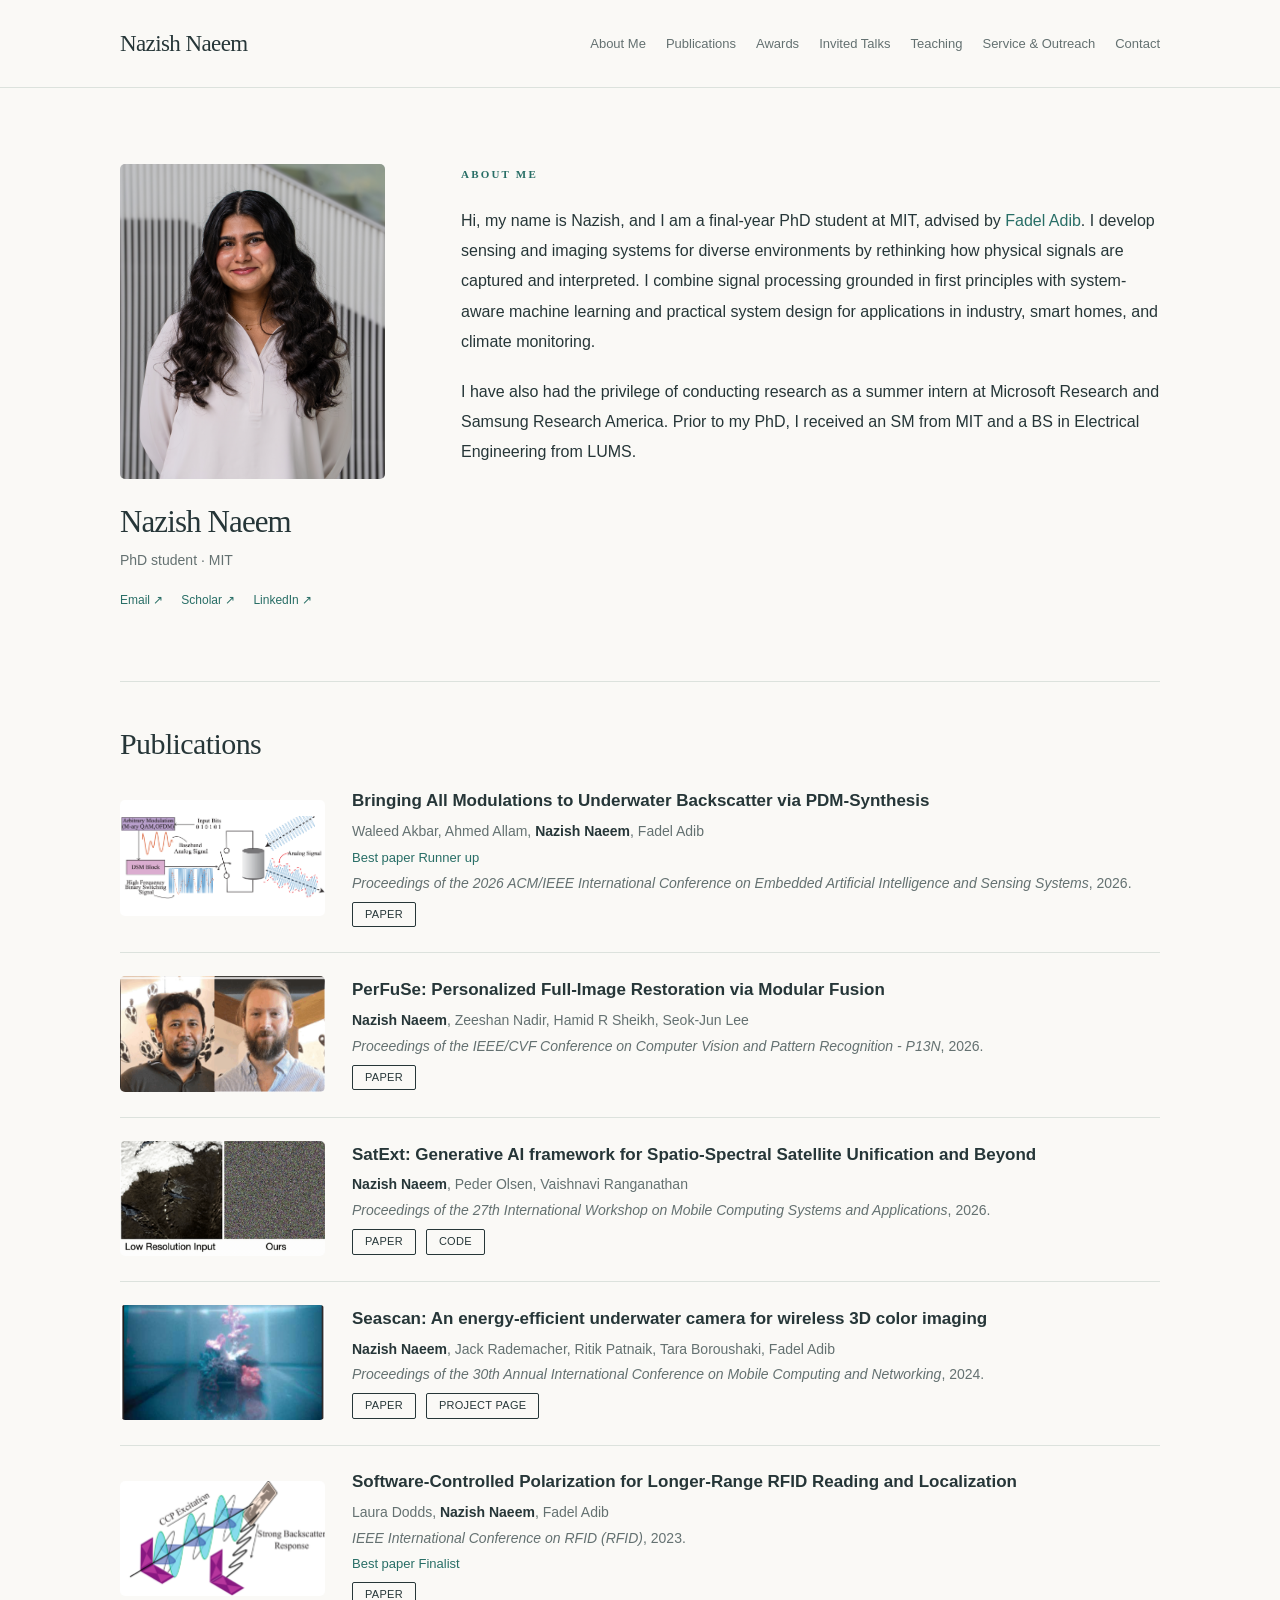
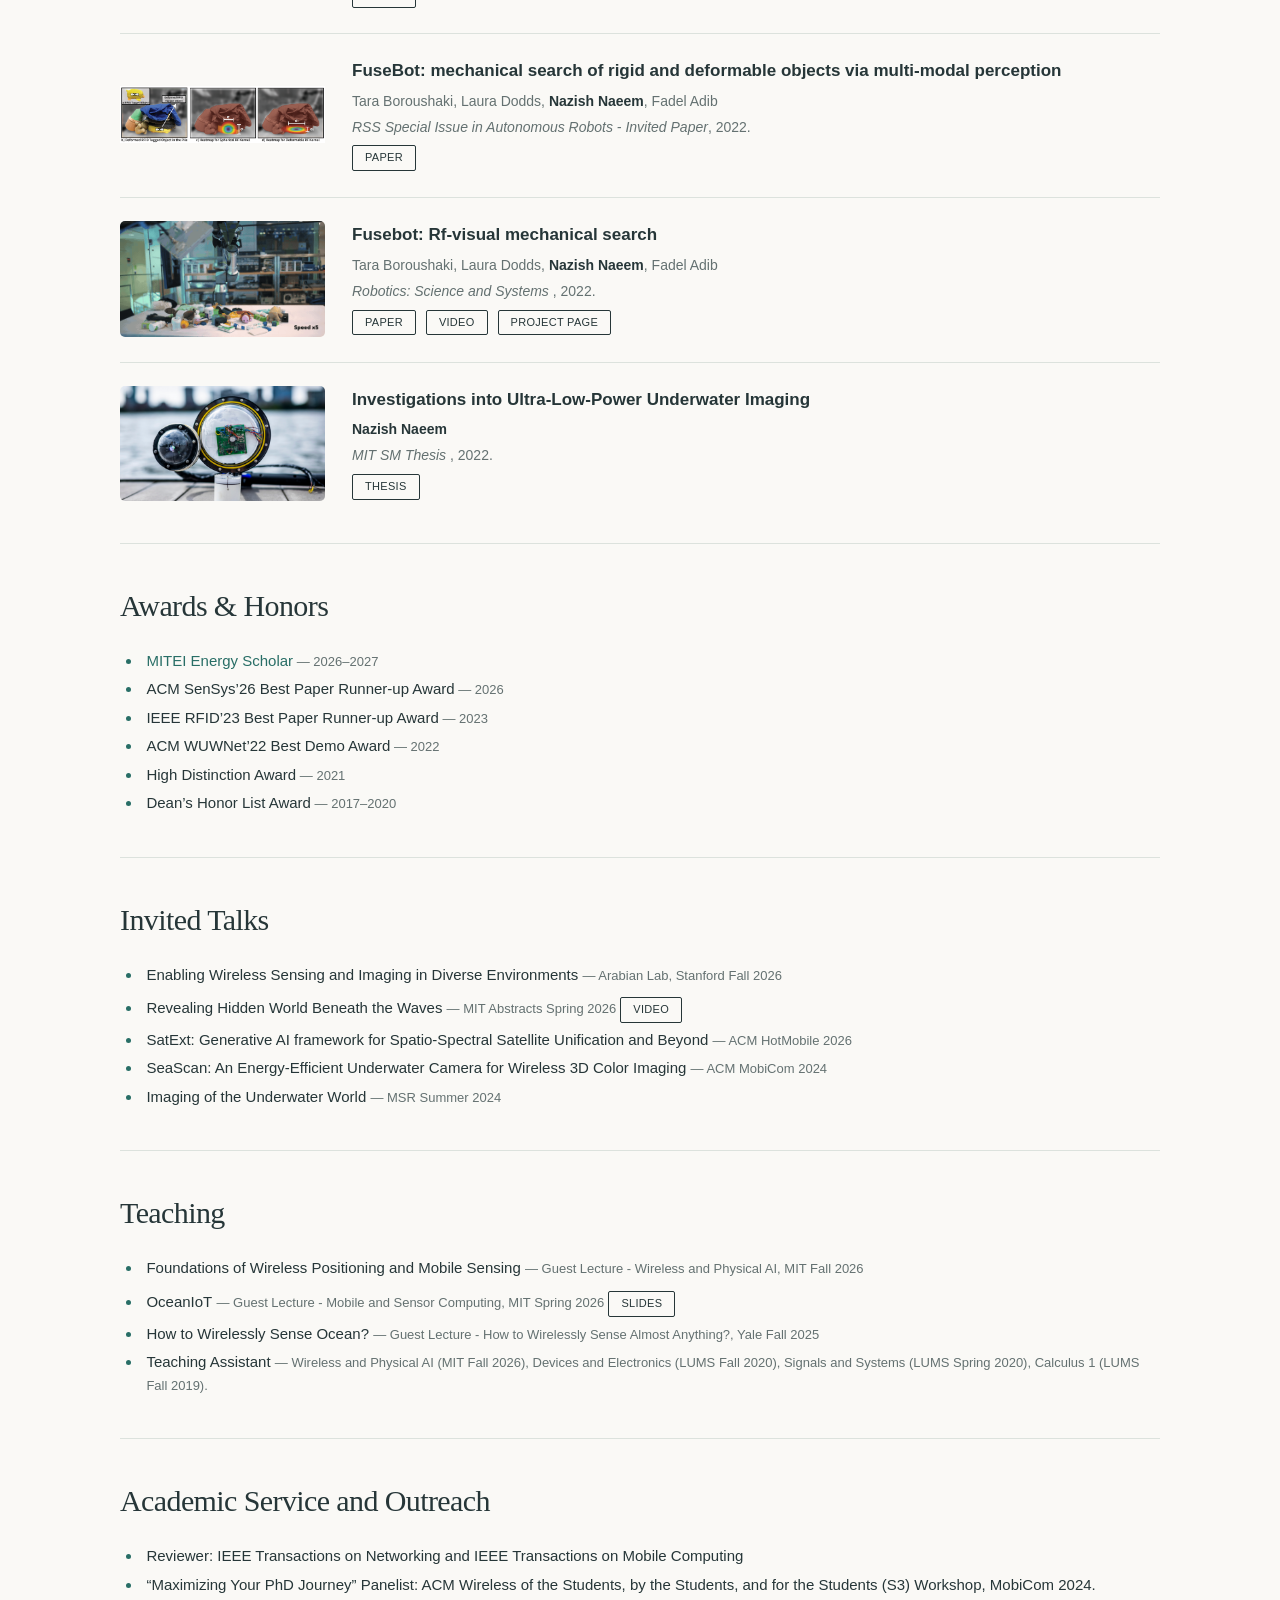
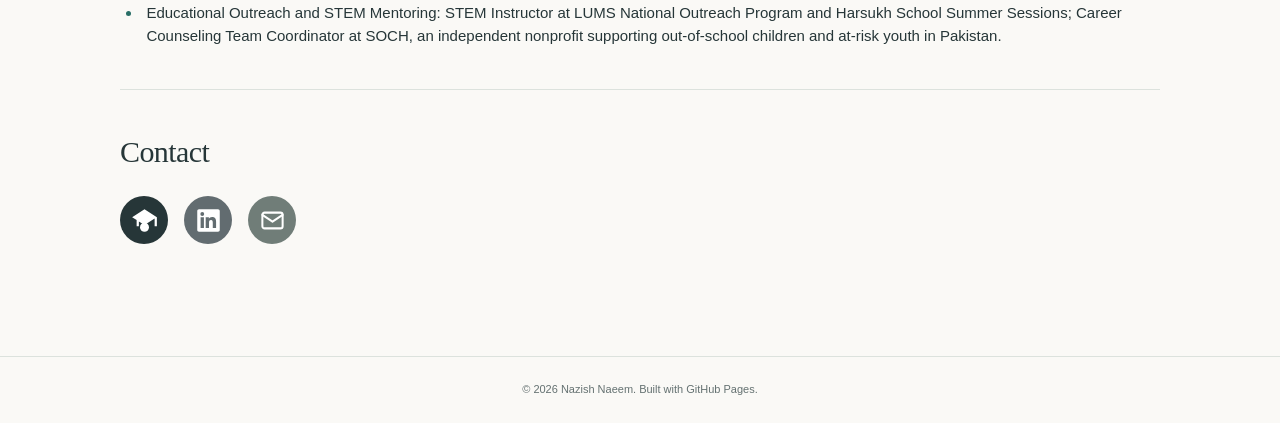
==== index.html @ e9ccfffb "Update biography, academic sections, resource links and contact icons" ====
<!DOCTYPE html>
<html lang="en">
<head>
  <meta charset="UTF-8" />
  <meta name="viewport" content="width=device-width, initial-scale=1.0" />
  <meta name="description" content="Personal website for Nazish Naeem" />
  <title>Nazish Naeem</title>
  <link rel="stylesheet" href="styles.css?v=5ed73efa57" />
  <link rel="shortcut icon" type="image/jpg" href="nazishnaeem.jpg">
</head>
<body>
  <a class="skip-link" href="#about">Skip to content</a>
  <header class="site-header">
    <nav class="nav">
      <a class="brand" href="#top">Nazish Naeem</a>
      <div class="nav-links">
        <a href="#about">About Me</a>
        <a href="#publications">Publications</a>
        <a href="#awards">Awards</a>
        <a href="#talks">Invited Talks</a>
        <a href="#teaching">Teaching</a>
        <a href="#service">Service &amp; Outreach</a>
        <a href="#contact">Contact</a>
      </div>
    </nav>
  </header>

  <main id="top">
    <div class="intro">
      <aside class="profile" aria-label="Profile">
        <div class="profile-photo">
          <img src="nazishnaeem.jpg" alt="Nazish Naeem" width="280" height="340" />
        </div>
        <h1>Nazish Naeem</h1>
        <p class="affiliation">PhD student · MIT</p>
        <div class="profile-links">
          <a href="mailto:nazishn@mit.edu">Email ↗</a>
          <a href="https://scholar.google.com/citations?user=va2NIG8AAAAJ&amp;hl=en">Scholar ↗</a>
          <a href="https://www.linkedin.com/in/nazishnaeem/">LinkedIn ↗</a>
        </div>
      </aside>

    <section id="about" class="section">
      <h2 class="eyebrow">About me</h2>
      <p>
        Hi, my name is Nazish, and I am a final-year PhD student at MIT, advised by <a href="https://www.mit.edu/~fadel/" target="_blank" rel="noopener noreferrer">Fadel Adib</a>. I develop sensing and imaging systems for diverse environments by rethinking how physical signals are captured and interpreted. I combine signal processing grounded in first principles with system-aware machine learning and practical system design for applications in industry, smart homes, and climate monitoring.
      </p>
      <p>
        I have also had the privilege of conducting research as a summer intern at Microsoft Research and Samsung Research America. Prior to my PhD, I received an SM from MIT and a BS in Electrical Engineering from LUMS.
      </p>
    </section>

    </div>

    <section id="publications" class="section">
      <div class="section-heading"><h2>Publications</h2></div>
      <table class="pub-table" aria-label="Publications">
        <tbody>
          <tr>
            <td class="pub-entry">
              <figure class="pub-figure pub-animation"><img src="assets/publications/pdm-synthesis-figure.png" alt="PDM synthesis architecture converting arbitrary modulation into a high-frequency binary switching signal for analog underwater backscatter" loading="lazy" width="1782" height="724" /></figure>
              <div class="pub-details">
              <strong>Bringing All Modulations to Underwater Backscatter via PDM-Synthesis</strong><br />
              Waleed Akbar, Ahmed Allam, <strong>Nazish Naeem</strong>, Fadel Adib<br />
              <span>Best paper Runner up</span><br />
              <em>Proceedings of the 2026 ACM/IEEE International Conference on Embedded Artificial Intelligence and Sensing Systems</em>, 2026.<br />
              <a class="resource-link" href="https://dl.acm.org/doi/full/10.1145/3774906.3800496">Paper</a>

              </div>
            </td>
          </tr>
          <tr>
            <td class="pub-entry">
              <figure class="pub-figure pub-animation">
                <picture>
                  <source media="(prefers-reduced-motion: reduce)" srcset="assets/publications/perfuse-animation-still.jpg" />
                  <img src="perfuse_animation.gif" alt="PerFuSe personalized full-image restoration demonstration" loading="lazy" width="480" height="270" />
                </picture>
              </figure>
              <div class="pub-details">
              <strong>PerFuSe: Personalized Full-Image Restoration via Modular Fusion</strong><br />
              <strong>Nazish Naeem</strong>, Zeeshan Nadir, Hamid R Sheikh, Seok-Jun Lee<br />
              <em>Proceedings of the IEEE/CVF Conference on Computer Vision and Pattern Recognition - P13N</em>, 2026.<br />
              <a class="resource-link" href="https://openaccess.thecvf.com/content/CVPR2026W/P13N/html/Naeem_PerFuSe_Personalized_Full-Image_Restoration_via_Modular_Fusion_CVPRW_2026_paper.html">Paper</a>

              </div>
            </td>
          </tr>
          <tr>
            <td class="pub-entry">
              <figure class="pub-figure pub-animation">
                <picture>
                  <source media="(prefers-reduced-motion: reduce)" srcset="assets/publications/satext-demo-v2-still.jpg" />
                  <img src="assets/publications/satext-demo-v2.gif" alt="SatExt satellite image unification demonstration" loading="lazy" width="600" height="363" />
                </picture>
              </figure>
              <div class="pub-details">
              <strong>SatExt: Generative AI framework for Spatio-Spectral Satellite Unification and Beyond</strong><br />
              <strong>Nazish Naeem</strong>, Peder Olsen, Vaishnavi Ranganathan<br />
              <em>Proceedings of the 27th International Workshop on Mobile Computing Systems and Applications</em>, 2026.<br />
              <a class="resource-link" href="https://dl.acm.org/doi/abs/10.1145/3789514.3792050">Paper</a> <a class="resource-link" href="https://github.com/nazish-naeem/SatExt">Code</a>

              </div>
            </td>
          </tr>
          <tr>
            <td class="pub-entry">
              <figure class="pub-figure pub-animation"><img src="assets/publications/seascan-result.png" alt="SeaScan underwater color image of a coral model in a water tank" loading="lazy" width="1062" height="800" /></figure>
              <div class="pub-details">
              <strong>Seascan: An energy-efficient underwater camera for wireless 3D color imaging</strong><br />
              <strong>Nazish Naeem</strong>, Jack Rademacher, Ritik Patnaik, Tara Boroushaki, Fadel Adib<br />
              <em>Proceedings of the 30th Annual International Conference on Mobile Computing and Networking</em>, 2024.<br />
              <a class="resource-link" href="https://dl.acm.org/doi/abs/10.1145/3636534.3690661">Paper</a> <a class="resource-link" href="https://www.media.mit.edu/projects/seascan/overview/">Project Page</a>

              </div>
            </td>
          </tr>
          <tr>
            <td class="pub-entry">
              <figure class="pub-figure"><img src="assets/publications/rf-boost.png" alt="RF-Boost polarization system for RFID reading and localization" loading="lazy" width="600" height="360" /></figure>
              <div class="pub-details">
              <strong>Software-Controlled Polarization for Longer-Range RFID Reading and Localization</strong><br />
              Laura Dodds, <strong>Nazish Naeem</strong>, Fadel Adib<br />
              <em>IEEE International Conference on RFID (RFID)</em>, 2023.<br />
              <span>Best paper Finalist</span><br />
              <a class="resource-link" href="https://ieeexplore.ieee.org/abstract/document/10178674">Paper</a>


              </div>
            </td>
          </tr>
          <tr>
            <td class="pub-entry">
              <figure class="pub-figure pub-animation"><img src="assets/publications/fusebot-deformable.png" alt="FuseBot deformable RFID-tagged object in a pile, comparing spherical and deformable RF kernel heatmaps" loading="lazy" width="1316" height="362" /></figure>
              <div class="pub-details">
              <strong>FuseBot: mechanical search of rigid and deformable objects via multi-modal perception</strong><br />
              Tara Boroushaki, Laura Dodds, <strong>Nazish Naeem</strong>, Fadel Adib<br />
              <em>RSS Special Issue in Autonomous Robots - Invited Paper</em>, 2022.<br />
              <a class="resource-link" href="https://link.springer.com/article/10.1007/s10514-023-10137-1">Paper</a>

              </div>
            </td>
          </tr>
          <tr>
            <td class="pub-entry">
              <figure class="pub-figure pub-animation">
                <picture>
                  <source media="(prefers-reduced-motion: reduce)" srcset="assets/publications/fusebot-demo-still.jpg" />
                  <img id="fusebot-demo" src="assets/publications/fusebot-demo.gif" alt="FuseBot robot using RF-visual sensing to retrieve an object from a pile, demo clip from 1:05 to 1:17" loading="lazy" width="480" height="270" />
                </picture>
              </figure>
              <div class="pub-details">
              <strong>Fusebot: Rf-visual mechanical search</strong><br />
              Tara Boroushaki, Laura Dodds, <strong>Nazish Naeem</strong>, Fadel Adib<br />
              <em>Robotics: Science and Systems </em>, 2022.<br />
              <a class="resource-link" href="https://par.nsf.gov/biblio/10393541">Paper</a> <a class="resource-link" href="https://www.youtube.com/watch?v=TFqz263uPN0">Video</a> <a class="resource-link" href="https://www.media.mit.edu/projects/fusebot/overview/">Project Page</a>

              </div>
            </td>
          </tr>
          <tr>
            <td class="pub-entry">
              <figure class="pub-figure pub-animation"><img src="assets/publications/thesis-underwater-camera.png" alt="Underwater camera prototype in waterproof housings beside the water" loading="lazy" width="1208" height="798" /></figure>
              <div class="pub-details">
              <strong>Investigations into Ultra-Low-Power Underwater Imaging</strong><br />
              <strong>Nazish Naeem</strong><br />
              <em>MIT SM Thesis </em>, 2022.<br />
              <a class="resource-link" href="https://dspace.mit.edu/entities/publication/b45352cc-87d4-4dc1-8886-94482a7fcc35">Thesis</a>

              </div>
            </td>
          </tr>
        </tbody>
      </table>
    </section>

    <section id="awards" class="section">
      <div class="section-heading"><h2>Awards &amp; Honors</h2></div>
      <ul class="awards-list">
        <li><div class="award-entry"><span><a href="https://energy.mit.edu/education/graduate-education/energy-scholars">MITEI Energy Scholar</a></span><span class="award-year">2026–2027</span></div></li>
        <li><div class="award-entry"><span>ACM SenSys’26 Best Paper Runner-up Award</span><span class="award-year">2026</span></div></li>
        <li><div class="award-entry"><span>IEEE RFID’23 Best Paper Runner-up Award</span><span class="award-year">2023</span></div></li>
        <li><div class="award-entry"><span>ACM WUWNet’22 Best Demo Award</span><span class="award-year">2022</span></div></li>
        <li><div class="award-entry"><span>High Distinction Award</span><span class="award-year">2021</span></div></li>
        <li><div class="award-entry"><span>Dean’s Honor List Award</span><span class="award-year">2017–2020</span></div></li>
      </ul>
    </section>

    <section id="talks" class="section">
      <div class="section-heading"><h2>Invited Talks</h2></div>
      <ul>
        <li>
          <span>Enabling Wireless Sensing and Imaging in Diverse Environments</span> <em>Arabian Lab, Stanford Fall 2026</em>
        </li>
        <li>
          <span>Revealing Hidden World Beneath the Waves</span> <em>MIT Abstracts Spring 2026</em> <a class="resource-link" href="https://www.youtube.com/watch?v=W9svJr7nHoY">Video</a>
        </li>
        <li>
          <span>SatExt: Generative AI framework for Spatio-Spectral Satellite Unification and Beyond</span> <em>ACM HotMobile 2026</em>
        </li>
        <li>
          <span>SeaScan: An Energy-Efficient Underwater Camera for Wireless 3D Color Imaging</span> <em>ACM MobiCom 2024</em>
        </li>
        <li>
          <span>Imaging of the Underwater World</span> <em>MSR Summer 2024</em>
        </li>
      </ul>
    </section>

    <section id="teaching" class="section">
      <div class="section-heading"><h2>Teaching</h2></div>
      <ul>
        <li>
          <span>Foundations of Wireless Positioning and Mobile Sensing</span> <em>Guest Lecture - Wireless and Physical AI, MIT Fall 2026</em>
        </li>
        <li>
          <span>OceanIoT</span> <em>Guest Lecture - Mobile and Sensor Computing, MIT Spring 2026</em> <a class="resource-link" href="https://6mobile.github.io/lectures/Lecture-12_Ocean-IoT.pdf">Slides</a>
        </li>
        <li>
          <span>How to Wirelessly Sense Ocean?</span> <em>Guest Lecture - How to Wirelessly Sense Almost Anything?, Yale Fall 2025</em>
        </li>
        <li>
          <span>Teaching Assistant</span> <em>Wireless and Physical AI (MIT Fall 2026), Devices and Electronics (LUMS Fall 2020), Signals and Systems (LUMS Spring 2020), Calculus 1 (LUMS Fall 2019).</em>
        </li>
      </ul>
    </section>

    <section id="service" class="section">
      <div class="section-heading"><h2>Academic Service and Outreach</h2></div>
      <ul>
        <li>Reviewer: IEEE Transactions on Networking and IEEE Transactions on Mobile Computing</li>
        <li>“Maximizing Your PhD Journey” Panelist: ACM Wireless of the Students, by the Students, and for the Students (S3) Workshop, MobiCom 2024.</li>
        <li>Educational Outreach and STEM Mentoring: STEM Instructor at LUMS National Outreach Program and Harsukh School Summer Sessions; Career Counseling Team Coordinator at SOCH, an independent nonprofit supporting out-of-school children and at-risk youth in Pakistan.</li>
      </ul>
    </section>

    <section id="contact" class="section">
      <div class="section-heading"><h2>Contact</h2></div>
      <div class="contact-icons">
        <a class="contact-icon contact-scholar" href="https://scholar.google.com/citations?hl=en&amp;user=va2NIG8AAAAJ&amp;view_op=list_works&amp;sortby=pubdate" aria-label="Google Scholar" title="Google Scholar">
          <svg viewBox="0 0 24 24" aria-hidden="true"><path fill="currentColor" d="M12 2 1 9l4 2.55V17h2v-4.18L12 16l9-5.73V17h2V9L12 2Z"/><circle cx="12" cy="18" r="4" fill="currentColor"/></svg>
        </a>
        <a class="contact-icon contact-linkedin" href="https://www.linkedin.com/in/nazishnaeem/" aria-label="LinkedIn" title="LinkedIn">
          <svg viewBox="0 0 24 24" aria-hidden="true"><path fill="currentColor" d="M20.45 2H3.55C2.69 2 2 2.68 2 3.52v16.96c0 .84.69 1.52 1.55 1.52h16.9c.86 0 1.55-.68 1.55-1.52V3.52c0-.84-.69-1.52-1.55-1.52ZM7.93 18.75H4.98V9.2h2.95v9.55ZM6.46 7.9a1.71 1.71 0 1 1 0-3.42 1.71 1.71 0 0 1 0 3.42Zm12.29 10.85H15.8v-4.64c0-1.11-.02-2.54-1.55-2.54-1.55 0-1.79 1.21-1.79 2.46v4.72H9.51V9.2h2.83v1.3h.04c.39-.74 1.36-1.52 2.79-1.52 2.98 0 3.58 1.96 3.58 4.51v5.26Z"/></svg>
        </a>
        <a class="contact-icon contact-email" href="mailto:nazishn@mit.edu" aria-label="Email Nazish at nazishn@mit.edu" title="nazishn@mit.edu">
          <svg viewBox="0 0 24 24" fill="none" stroke="currentColor" stroke-width="1.8" stroke-linecap="round" stroke-linejoin="round" aria-hidden="true"><rect x="3" y="5" width="18" height="14" rx="2"/><path d="m3 7 9 6 9-6"/></svg>
        </a>
      </div>
    </section>
  </main>

  <footer class="footer">
    <p>© <span id="year"></span> Nazish Naeem. Built with GitHub Pages.</p>
  </footer>

  <script>
    document.getElementById('year').textContent = new Date().getFullYear();
  </script>
</body>
</html>
---- styles.css ----
:root {
  --bg: #faf9f6;
  --text: #263638;
  --muted: #647171;
  --border: #dce2dd;
  --accent: #286e66;
}
* { box-sizing: border-box; }
html { scroll-behavior: smooth; scroll-padding-top: 100px; }
body { margin: 0; color: var(--text); background: var(--bg); font-family: -apple-system, BlinkMacSystemFont, "Segoe UI", sans-serif; font-size: 16px; line-height: 1.8; -webkit-font-smoothing: antialiased; }
a { color: var(--accent); text-decoration: none; text-underline-offset: 4px; }
a:hover { text-decoration: underline; }
a:focus-visible { outline: 2px solid var(--accent); outline-offset: 5px; border-radius: 2px; }
.site-header { position: sticky; top: 0; z-index: 10; background: rgba(250,249,246,.96); border-bottom: 1px solid var(--border); }
.nav { max-width: 1120px; padding: 23px 40px; margin: auto; display: flex; align-items: center; justify-content: space-between; gap: 24px; }
.brand { font-family: Georgia, serif; font-size: 23px; color: var(--text); letter-spacing: -.6px; }
.nav-links { display: flex; gap: 29px; font-size: 13px; }
.nav-links a { color: var(--muted); }
.nav-links a:hover { color: var(--accent); }
main { max-width: 1120px; margin: auto; padding: 0 40px 70px; }
.intro { display: grid; grid-template-columns: 265px minmax(0, 1fr); gap: 76px; padding: 76px 0 70px; align-items: start; }
.profile-photo { width: 100%; overflow: hidden; border-radius: 5px; background: #e4e8e1; }
.profile-photo img { width: 100%; height: 315px; object-fit: cover; display: block; }
.profile h1 { font-family: Georgia, serif; font-size: 31px; line-height: 1.3; font-weight: normal; letter-spacing: -.9px; margin: 23px 0 5px; }
.affiliation { color: var(--muted); font-size: 14px; margin: 0; }
.profile-links { display: flex; gap: 18px; font-size: 12px; margin-top: 17px; }
.section { padding: 42px 0; border-top: 1px solid var(--border); }
#about { padding: 3px 0 0; border: 0; }
.eyebrow { text-transform: uppercase; color: var(--accent); letter-spacing: 2.2px; font-size: 11px; font-weight: 600; margin: 0 0 17px; }
#about p:not(.eyebrow) { margin: 0 0 19px; font-size: 16px; line-height: 1.9; }
.section-heading { display: flex; align-items: baseline; gap: 17px; margin-bottom: 25px; }
h2 { font-family: Georgia, serif; font-weight: normal; font-size: 30px; letter-spacing: -.6px; margin: 0; line-height: 1.3; }
.pub-table { width: 100%; border-collapse: collapse; }
.pub-entry { padding: 23px 0 25px 32px; border-bottom: 1px solid var(--border); vertical-align: top; font-size: 14px; color: var(--muted); line-height: 1.85; }
.pub-table tr:first-child .pub-entry { padding-top: 0; }
.pub-table tr:last-child .pub-entry { border-bottom: 0; padding-bottom: 0; }
.pub-details > strong:first-child { display: inline-block; font-size: 17px; color: var(--text); font-weight: 600; line-height: 1.5; margin-bottom: 5px; }
.pub-entry strong { color: var(--text); font-weight: 600; }
.pub-entry a { display: inline-block; margin-top: 5px; font-size: 12px; font-weight: 600; }
.pub-entry span { color: var(--accent); font-size: 13px; }
.section ul { list-style: none; padding: 0 0 0 32px; margin: 0; }
.section li { padding: 15px 0; border-bottom: 1px solid var(--border); font-size: 15px; }
.section li:first-child { padding-top: 0; }
.section li:last-child { border-bottom: 0; padding-bottom: 0; }
#talks li > span, #teaching li > span { display: inline; color: var(--text); font-weight: 500; }
#talks li > span em, #teaching li > span em { font-style: normal; }
#talks li > em, #teaching li > em { color: var(--muted); font-size: 13px; font-style: normal; }
#contact p { margin: 0 0 0 32px; font-size: 14px; line-height: 2.1; }
.footer { border-top: 1px solid var(--border); padding: 23px 24px; text-align: center; color: var(--muted); font-size: 11px; }
.footer p { margin: 0; }
.skip-link { position: absolute; left: 20px; top: -100px; z-index: 20; background: var(--bg); padding: 10px 18px; }
.skip-link:focus { top: 12px; }
@media (max-width: 800px) {
  .intro { grid-template-columns: 210px minmax(0, 1fr); gap: 36px; padding: 48px 0; }
  .profile-photo img { height: 260px; }
  .nav, main { padding-left: 28px; padding-right: 28px; }
  .nav-links { gap: 17px; }
}
@media (max-width: 600px) {
  html { scroll-padding-top: 120px; }
  .nav { align-items: flex-start; flex-direction: column; gap: 10px; padding-top: 15px; padding-bottom: 15px; }
  .nav-links { width: 100%; justify-content: space-between; gap: 10px; font-size: 12px; }
  .intro { grid-template-columns: 1fr; gap: 35px; padding: 35px 0 40px; }
  .profile-photo { width: 210px; }
  .profile-photo img { height: 245px; }
  .profile h1 { margin-top: 18px; }
    .section { padding: 32px 0; }
  .pub-entry { padding-left: 0; }
  .section ul { padding-left: 0; }
  #contact p { margin-left: 0; }
}
@media (prefers-reduced-motion: reduce) { html { scroll-behavior: auto; } }

/* Research thumbnails stay beside the publication on desktop and stack on phones. */
.pub-entry { display: grid; grid-template-columns: 205px minmax(0, 1fr); gap: 27px; align-items: center; padding-left: 0; }
.pub-figure { margin: 0; width: 100%; aspect-ratio: 16 / 9; background: transparent; border: 0; border-radius: 5px; overflow: hidden; }
.pub-figure img { display: block; width: 100%; height: 100%; object-fit: contain; padding: 0; }
.pub-details { min-width: 0; }
#about .eyebrow { margin-bottom: 24px; }
@media (max-width: 800px) {
  .pub-entry { grid-template-columns: 165px minmax(0, 1fr); gap: 22px; }
}
@media (max-width: 600px) {
  .pub-entry { grid-template-columns: 1fr; gap: 17px; }
  .pub-figure { width: min(100%, 280px); }
}

.pub-figure figcaption { padding: 0 8px 7px; color: var(--muted); font-size: 9px; line-height: 1.4; }
.pub-figure figcaption a { margin: 0; font-size: inherit; font-weight: normal; }

/* Images and animations share the FuseBot demo’s 16:9 frame. */
.pub-animation { border: 0; background: transparent; }
.pub-animation picture { display: block; width: 100%; height: 100%; }
.pub-animation img { width: 100%; height: 100%; padding: 0; object-fit: contain; }

#talks ul, #teaching ul { list-style: disc; padding-left: 1.4rem; }
#talks li, #teaching li { padding-left: 4px; }
#talks li::marker, #teaching li::marker { color: var(--accent); }

#awards .awards-list { list-style: disc; padding-left: 1.4rem; }
#awards li { padding-left: 4px; }
#awards li > .award-entry { display: inline; }
#awards .award-entry > span:first-child { color: var(--text); font-weight: 500; }
.award-year::before { content: " — "; }
#awards li::marker { color: var(--accent); }
#awards li, #talks li, #teaching li { border-bottom: 0; }
.award-year { flex-shrink: 0; color: var(--muted); font-size: 13px; font-variant-numeric: tabular-nums; }
@media (max-width: 600px) {
  .nav-links { flex-wrap: wrap; justify-content: flex-start; column-gap: 18px; row-gap: 6px; }
}

#awards li, #talks li, #teaching li { margin-bottom: 0; padding-top: 5px; padding-bottom: 5px; }
#awards li:first-child, #talks li:first-child, #teaching li:first-child { padding-top: 0; }
#awards li:last-child, #talks li:last-child, #teaching li:last-child { padding-bottom: 0; }

#talks li, #teaching li { padding-top: 3px; padding-bottom: 3px; line-height: 1.5; }

@media (min-width: 601px) and (max-width: 900px) {
  .nav { flex-wrap: wrap; }
  .nav-links { flex-wrap: wrap; gap: 12px 20px; }
}

/* Fill the shared publication frame with the SeaScan result. */
.pub-figure img[src="assets/publications/seascan-result.png"] { object-fit: cover; object-position: center; }

/* Fill the shared publication frame with the SatExt demonstration. */
.pub-figure img[src="assets/publications/satext-demo-v2.gif"] { object-fit: cover; object-position: center; }

/* Fill the shared frame with the thesis and RFID publication images. */
.pub-figure img[src="assets/publications/thesis-underwater-camera.png"],
.pub-figure img[src="assets/publications/rf-boost.png"] { object-fit: cover; object-position: center; }

/* Show the full PDM-Synthesis figure with white space inside the shared frame. */
.pub-figure img[src="assets/publications/pdm-synthesis-figure.png"] { object-fit: contain; object-position: center; background: #fff; }

/* Mobile layout: readable content, comfortable links, and no table overflow. */
@media (max-width: 600px) {
  html { scroll-padding-top: 20px; }
  .site-header { position: static; background: var(--bg); }
  .nav { padding: 16px 20px 10px; gap: 8px; }
  .brand { font-size: 22px; }
  .nav-links { display: grid; grid-template-columns: repeat(3, minmax(0, 1fr)); gap: 0 8px; font-size: 13px; }
  .nav-links a { display: flex; align-items: center; min-height: 44px; }
  main { padding: 0 20px 44px; }
  .intro { gap: 28px; padding: 28px 0 32px; }
  .profile { display: grid; grid-template-columns: 112px minmax(0, 1fr); column-gap: 20px; align-items: start; }
  .profile-photo { grid-column: 1; grid-row: 1 / 4; width: 112px; }
  .profile-photo img { height: 140px; }
  .profile h1 { grid-column: 2; margin: 8px 0 4px; font-size: 28px; letter-spacing: -.6px; }
  .affiliation { grid-column: 2; font-size: 14px; }
  .profile-links { grid-column: 1 / -1; gap: 24px; margin-top: 12px; font-size: 14px; flex-wrap: wrap; }
  .profile-links a { display: inline-flex; align-items: center; min-height: 44px; }
  #about .eyebrow { margin-bottom: 14px; }
  #about p:not(.eyebrow) { line-height: 1.75; }
  h2 { font-size: 28px; }
  .section-heading { margin-bottom: 24px; }
  .pub-table, .pub-table tbody, .pub-table tr { display: block; width: 100%; }
  .pub-entry { width: 100%; grid-template-columns: minmax(0, 1fr); gap: 16px; padding: 26px 0; font-size: 15px; line-height: 1.7; overflow-wrap: anywhere; }
  .pub-figure { width: 100%; max-width: 360px; }
  .pub-details > strong:first-child { font-size: 18px; line-height: 1.45; }
  .pub-entry a { min-height: 44px; padding: 10px 0; font-size: 14px; }
  #awards li, #talks li, #teaching li { padding-top: 10px; padding-bottom: 10px; line-height: 1.65; }
  #contact p { font-size: 15px; overflow-wrap: anywhere; line-height: 2.5; }
}
@media (max-width: 360px) {
  .profile { grid-template-columns: 96px minmax(0, 1fr); column-gap: 16px; }
  .profile-photo { width: 96px; }
  .profile-photo img { height: 124px; }
  .profile h1 { font-size: 25px; }
}

/* Keep titles and event details together in compact, naturally wrapping bullets. */
#talks li > em::before, #teaching li > em::before { content: "— "; }
#talks li, #teaching li { padding-top: 3px; padding-bottom: 3px; line-height: 1.5; }

#awards li { padding-top: 3px; padding-bottom: 3px; line-height: 1.5; }

/* Outlined resource links for publications, talks, and lectures. */
a.resource-link, .pub-entry a.resource-link {
  display: inline-block;
  border: 1px solid var(--text);
  border-radius: 2px;
  padding: 3px 12px;
  margin: 5px 6px 0 0;
  color: var(--text);
  background: transparent;
  font-size: 11px;
  font-weight: 500;
  line-height: 1.6;
  text-align: center;
  text-transform: uppercase;
  letter-spacing: .3px;
  text-decoration: none;
  vertical-align: baseline;
}
a.resource-link:hover { background: var(--text); color: var(--bg); }

#service ul { list-style: disc; padding-left: 1.4rem; }
#service li { border: 0; margin-bottom: 0; padding: 3px 0 3px 4px; line-height: 1.5; }
#service li::marker { color: var(--accent); }
#service li:first-child { padding-top: 0; }
#service li:last-child { padding-bottom: 0; }
.nav-links { flex-wrap: wrap; }
@media (min-width: 901px) { .nav-links { gap: 20px; } }

.contact-icons { display: flex; align-items: center; gap: 16px; }
.contact-icon { display: inline-flex; align-items: center; justify-content: center; width: 48px; height: 48px; flex-shrink: 0; border-radius: 50%; color: #fff; background: #737b7c; }
.contact-scholar { background: #263638; }
.contact-linkedin { background: #626c70; }
.contact-email { background: #707d78; }
.contact-icon svg { display: block; width: 27px; height: 27px; }
.contact-icon:hover { background: var(--accent); color: #fff; text-decoration: none; }
.contact-icon:focus-visible { outline: 2px solid var(--accent); outline-offset: 5px; }
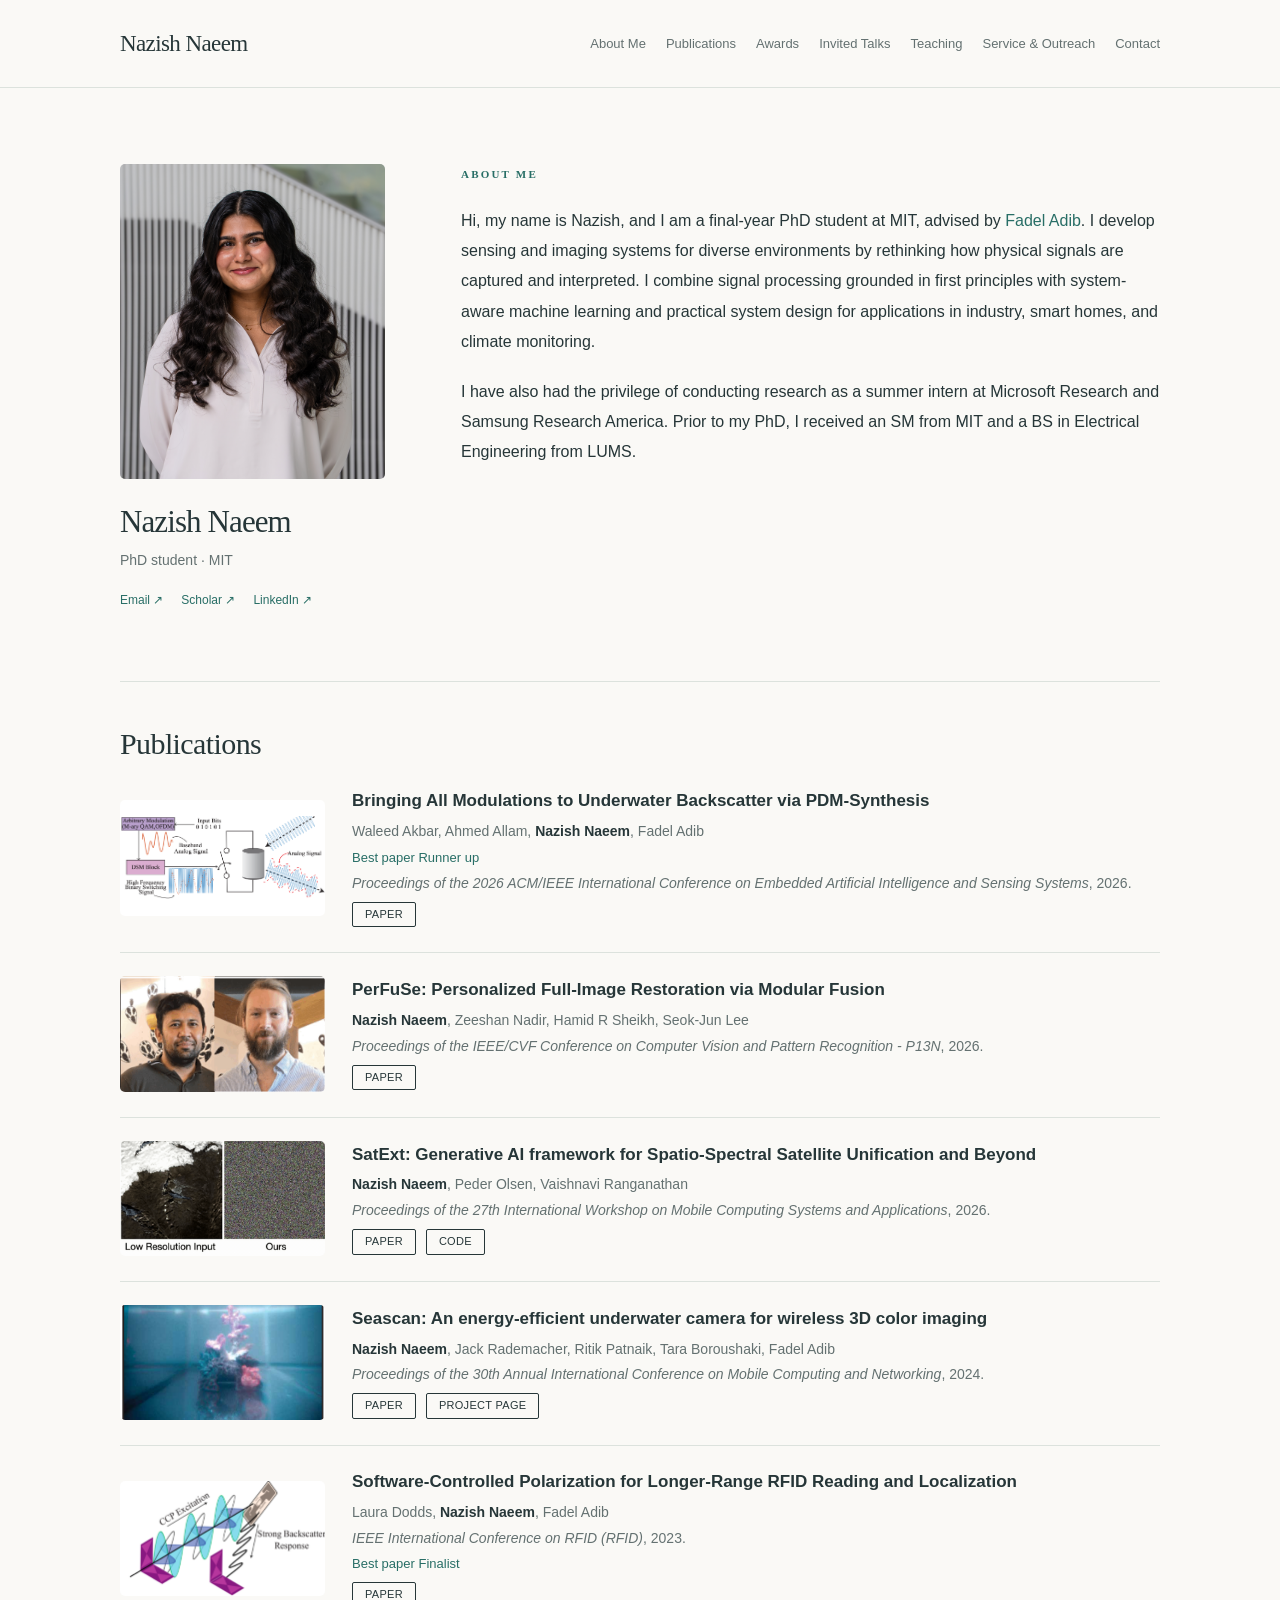
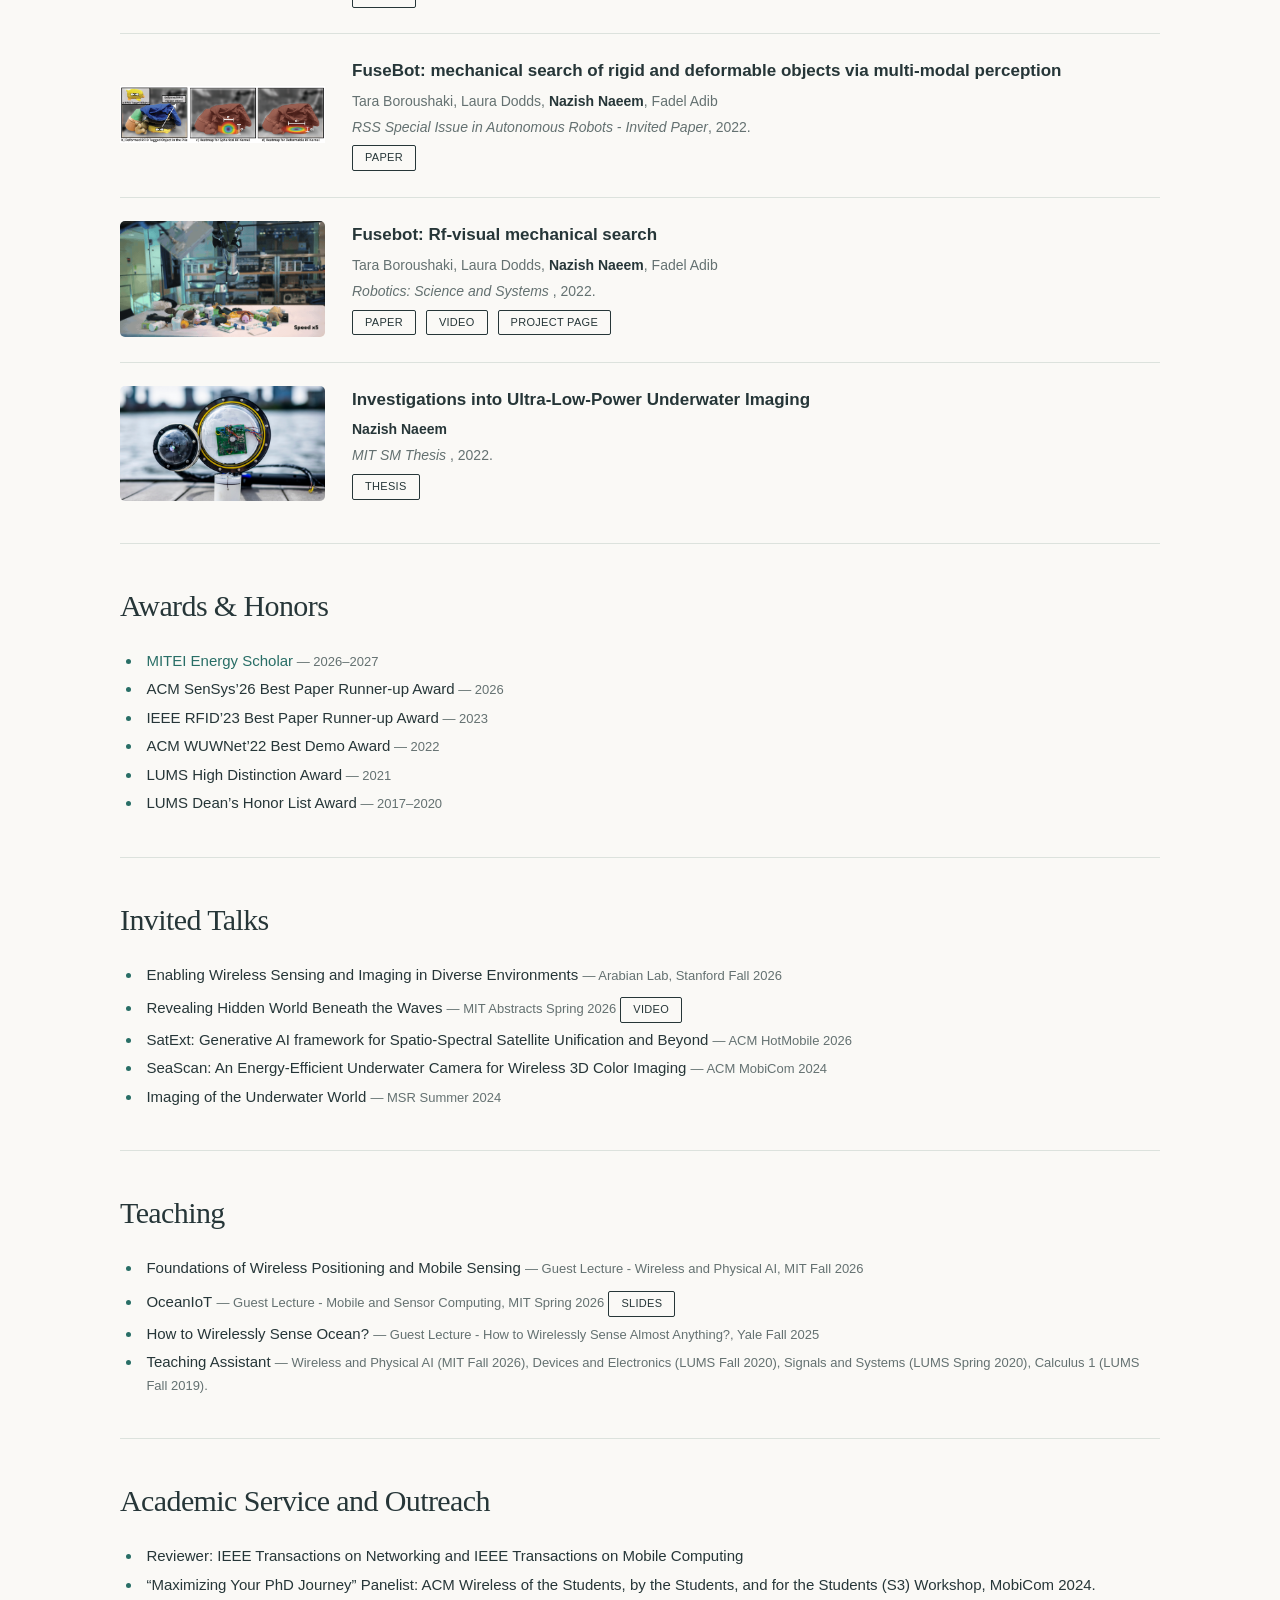
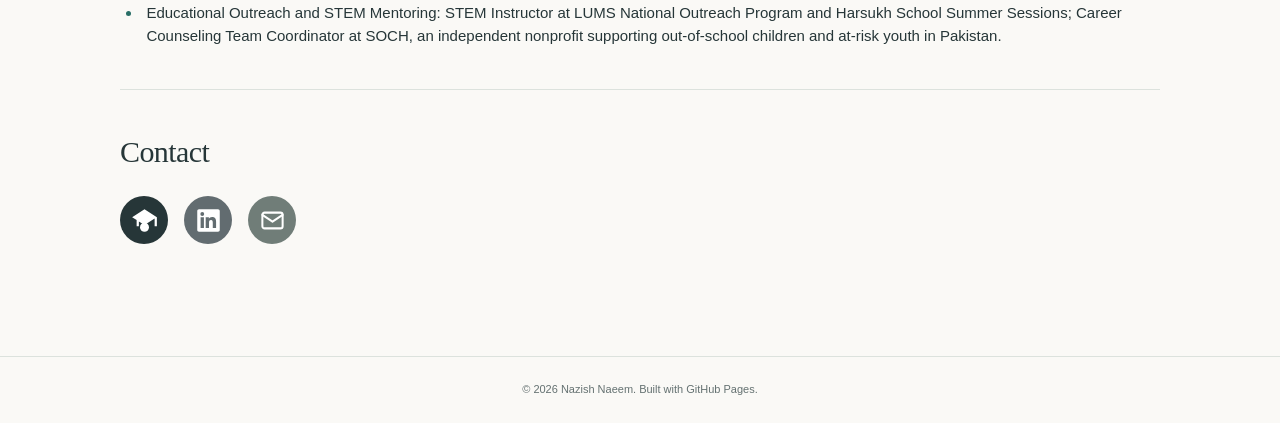
==== commit fff06bc7: "Add LUMS affiliation to academic awards" ====
--- a/index.html
+++ b/index.html
@@ -181,8 +181,8 @@
         <li><div class="award-entry"><span>ACM SenSys’26 Best Paper Runner-up Award</span><span class="award-year">2026</span></div></li>
         <li><div class="award-entry"><span>IEEE RFID’23 Best Paper Runner-up Award</span><span class="award-year">2023</span></div></li>
         <li><div class="award-entry"><span>ACM WUWNet’22 Best Demo Award</span><span class="award-year">2022</span></div></li>
-        <li><div class="award-entry"><span>High Distinction Award</span><span class="award-year">2021</span></div></li>
-        <li><div class="award-entry"><span>Dean’s Honor List Award</span><span class="award-year">2017–2020</span></div></li>
+        <li><div class="award-entry"><span>LUMS High Distinction Award</span><span class="award-year">2021</span></div></li>
+        <li><div class="award-entry"><span>LUMS Dean’s Honor List Award</span><span class="award-year">2017–2020</span></div></li>
       </ul>
     </section>
 
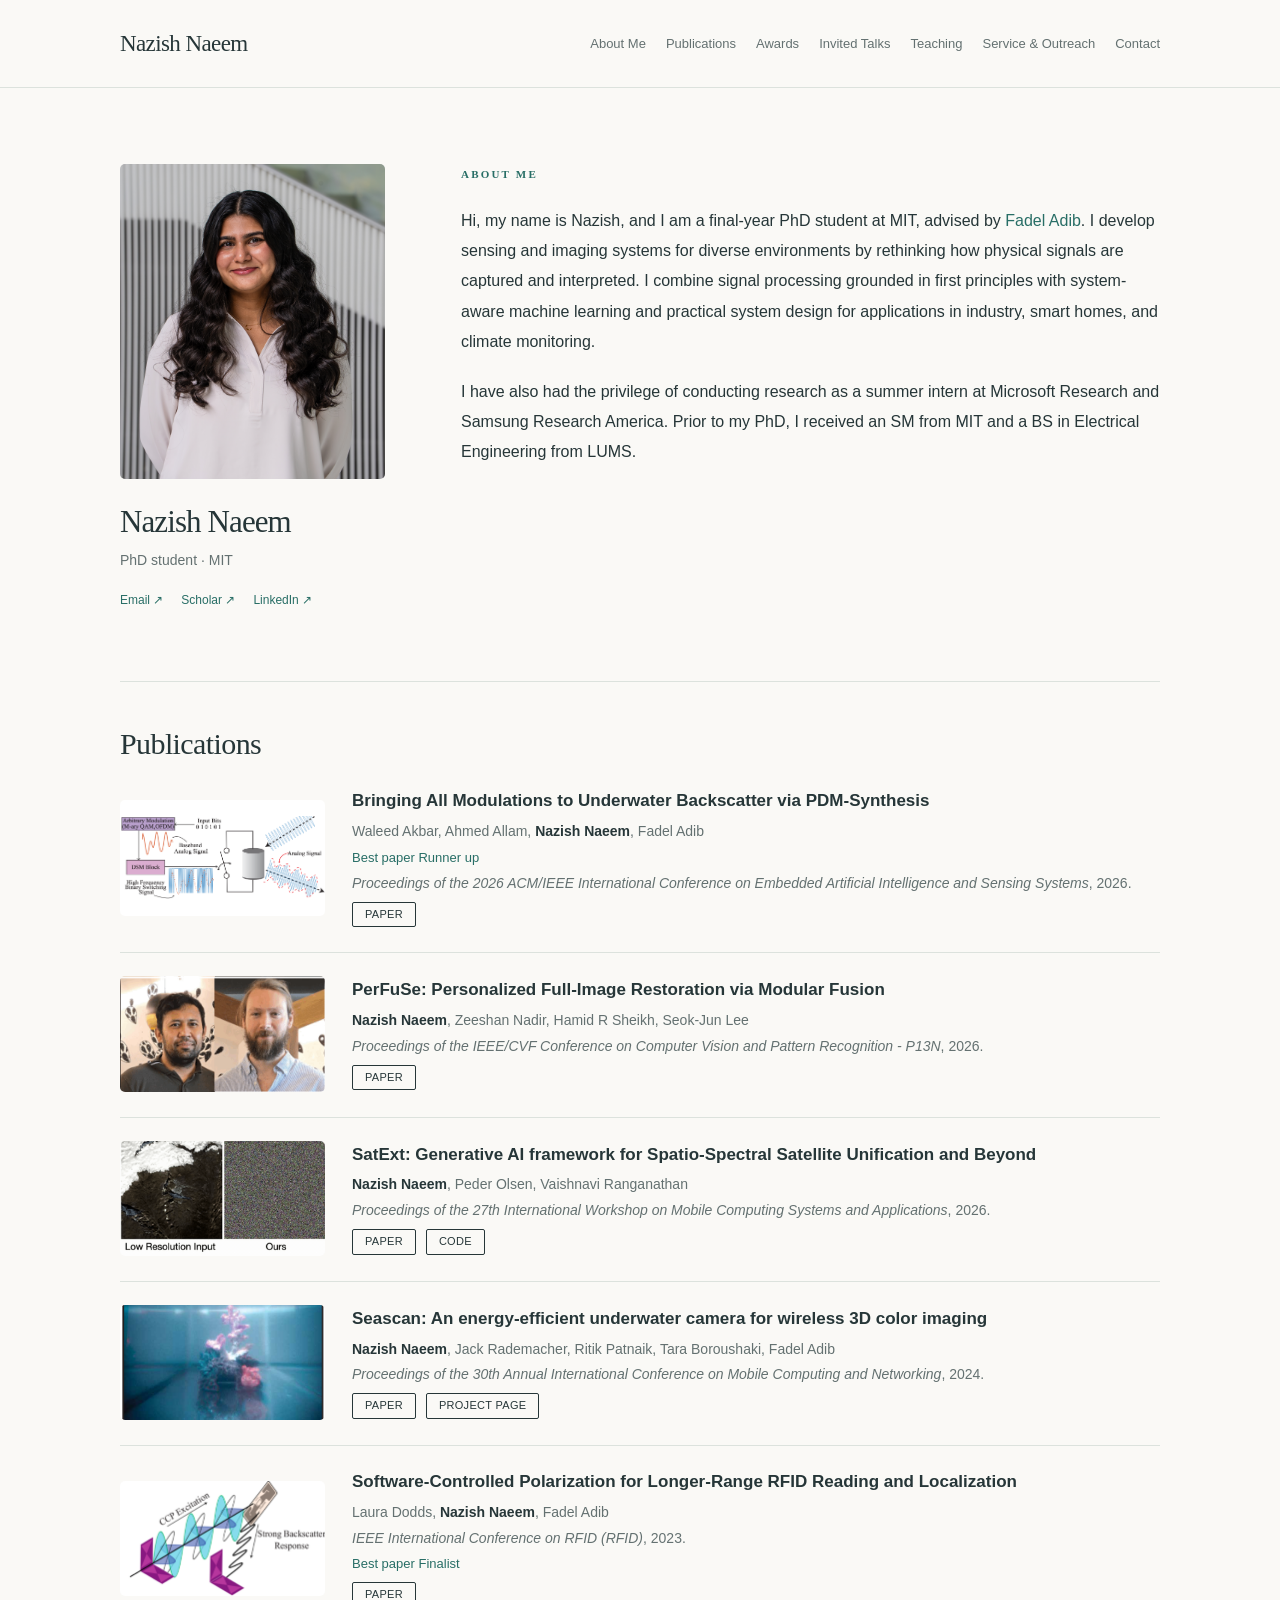
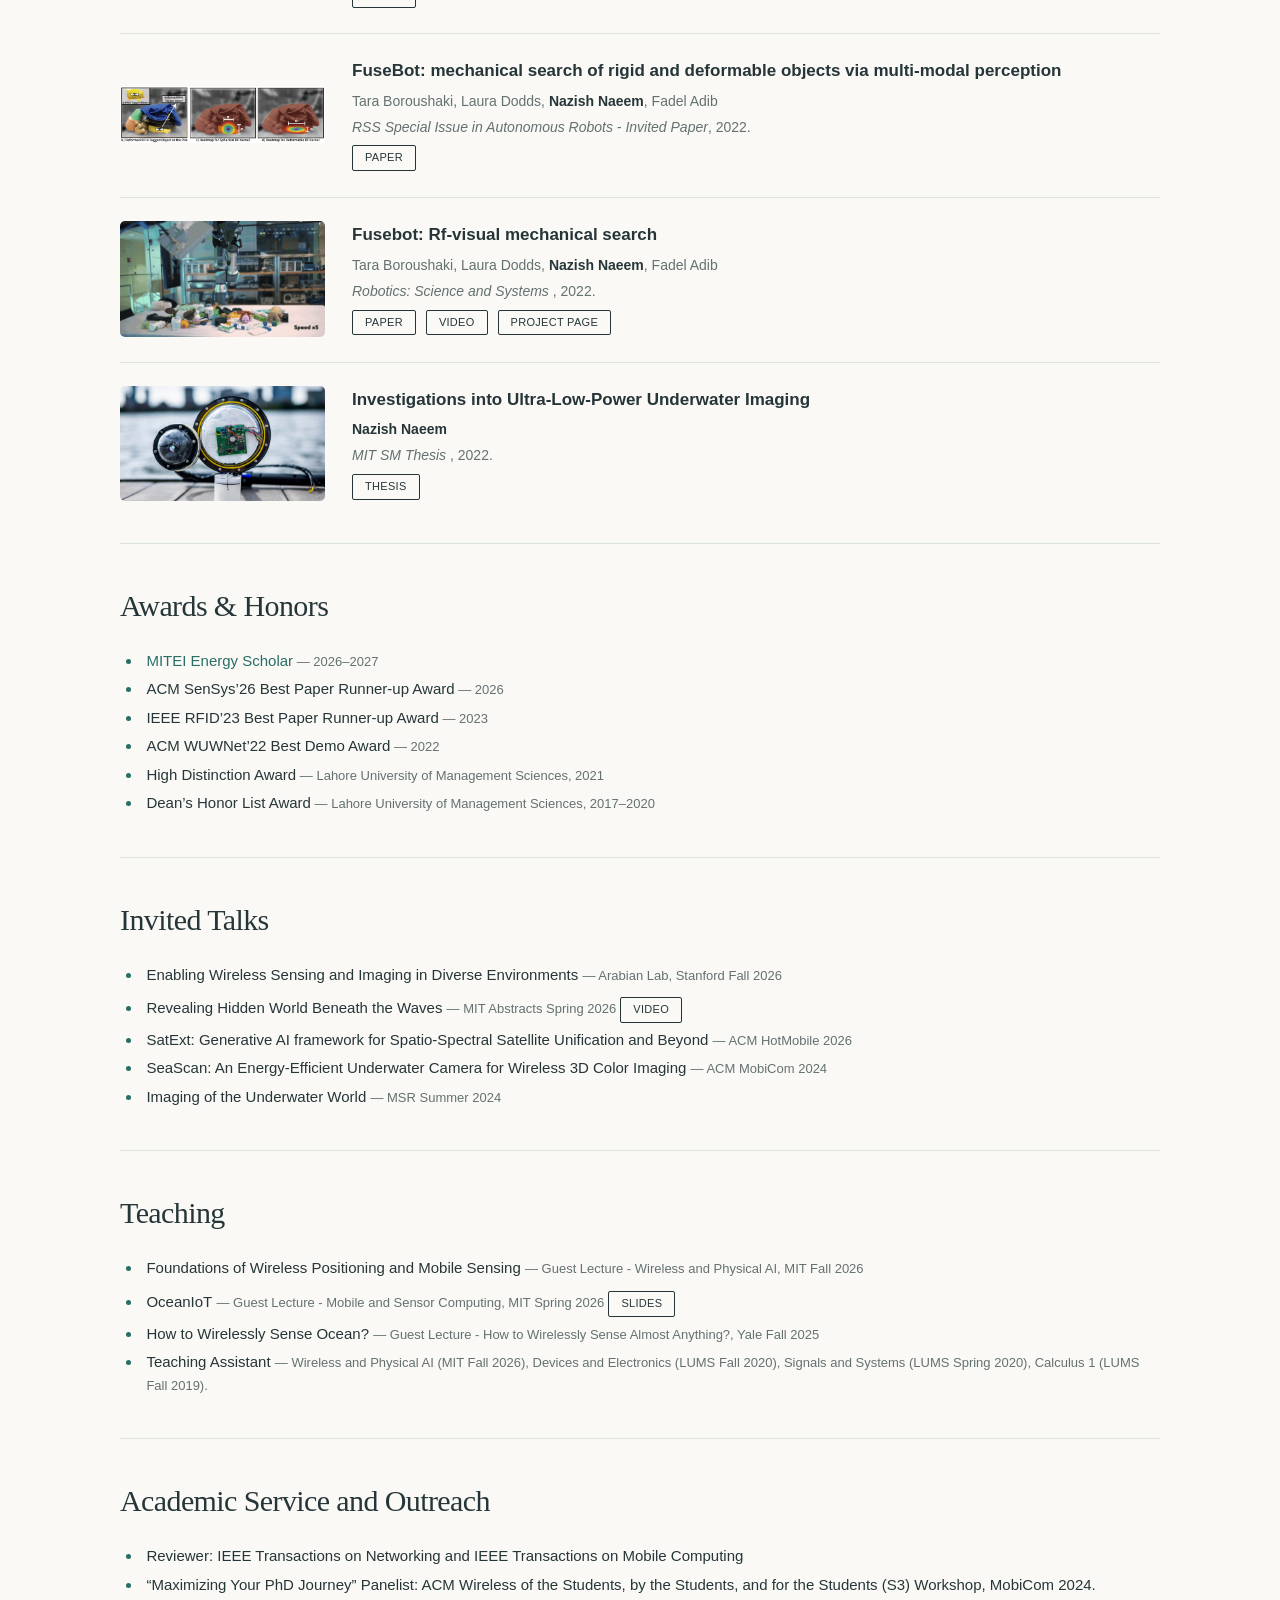
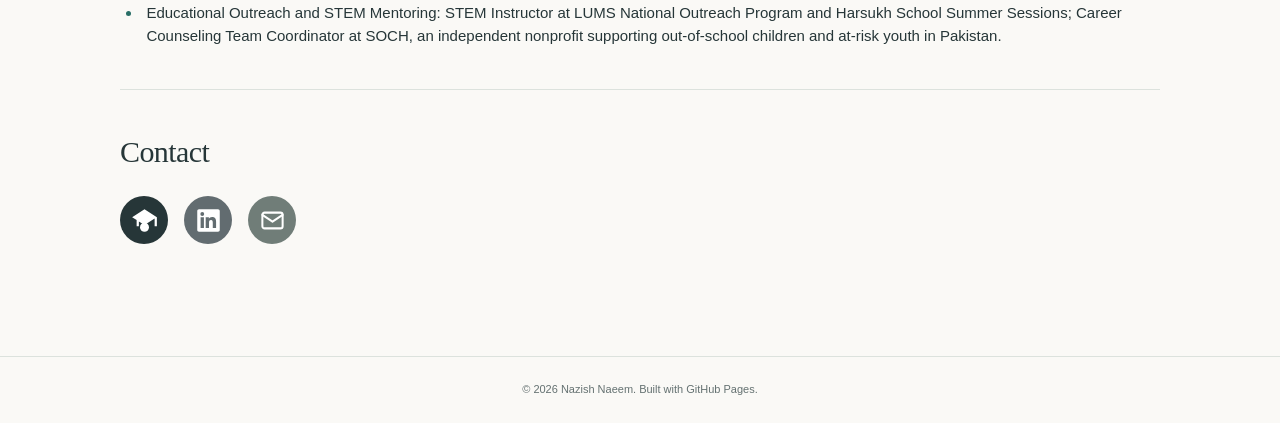
==== commit 7da74020: "Format LUMS awards with institution and matching dash" ====
--- a/index.html
+++ b/index.html
@@ -5,7 +5,7 @@
   <meta name="viewport" content="width=device-width, initial-scale=1.0" />
   <meta name="description" content="Personal website for Nazish Naeem" />
   <title>Nazish Naeem</title>
-  <link rel="stylesheet" href="styles.css?v=5ed73efa57" />
+  <link rel="stylesheet" href="styles.css?v=a341b2cacf" />
   <link rel="shortcut icon" type="image/jpg" href="nazishnaeem.jpg">
 </head>
 <body>
@@ -181,8 +181,8 @@
         <li><div class="award-entry"><span>ACM SenSys’26 Best Paper Runner-up Award</span><span class="award-year">2026</span></div></li>
         <li><div class="award-entry"><span>IEEE RFID’23 Best Paper Runner-up Award</span><span class="award-year">2023</span></div></li>
         <li><div class="award-entry"><span>ACM WUWNet’22 Best Demo Award</span><span class="award-year">2022</span></div></li>
-        <li><div class="award-entry"><span>LUMS High Distinction Award</span><span class="award-year">2021</span></div></li>
-        <li><div class="award-entry"><span>LUMS Dean’s Honor List Award</span><span class="award-year">2017–2020</span></div></li>
+        <li><div class="award-entry"><span>High Distinction Award</span><span class="award-year award-institution">Lahore University of Management Sciences, 2021</span></div></li>
+        <li><div class="award-entry"><span>Dean’s Honor List Award</span><span class="award-year award-institution">Lahore University of Management Sciences, 2017–2020</span></div></li>
       </ul>
     </section>
 
--- a/styles.css
+++ b/styles.css
@@ -211,3 +211,5 @@
 .contact-icon svg { display: block; width: 27px; height: 27px; }
 .contact-icon:hover { background: var(--accent); color: #fff; text-decoration: none; }
 .contact-icon:focus-visible { outline: 2px solid var(--accent); outline-offset: 5px; }
+
+.award-institution::before { content: " — "; }
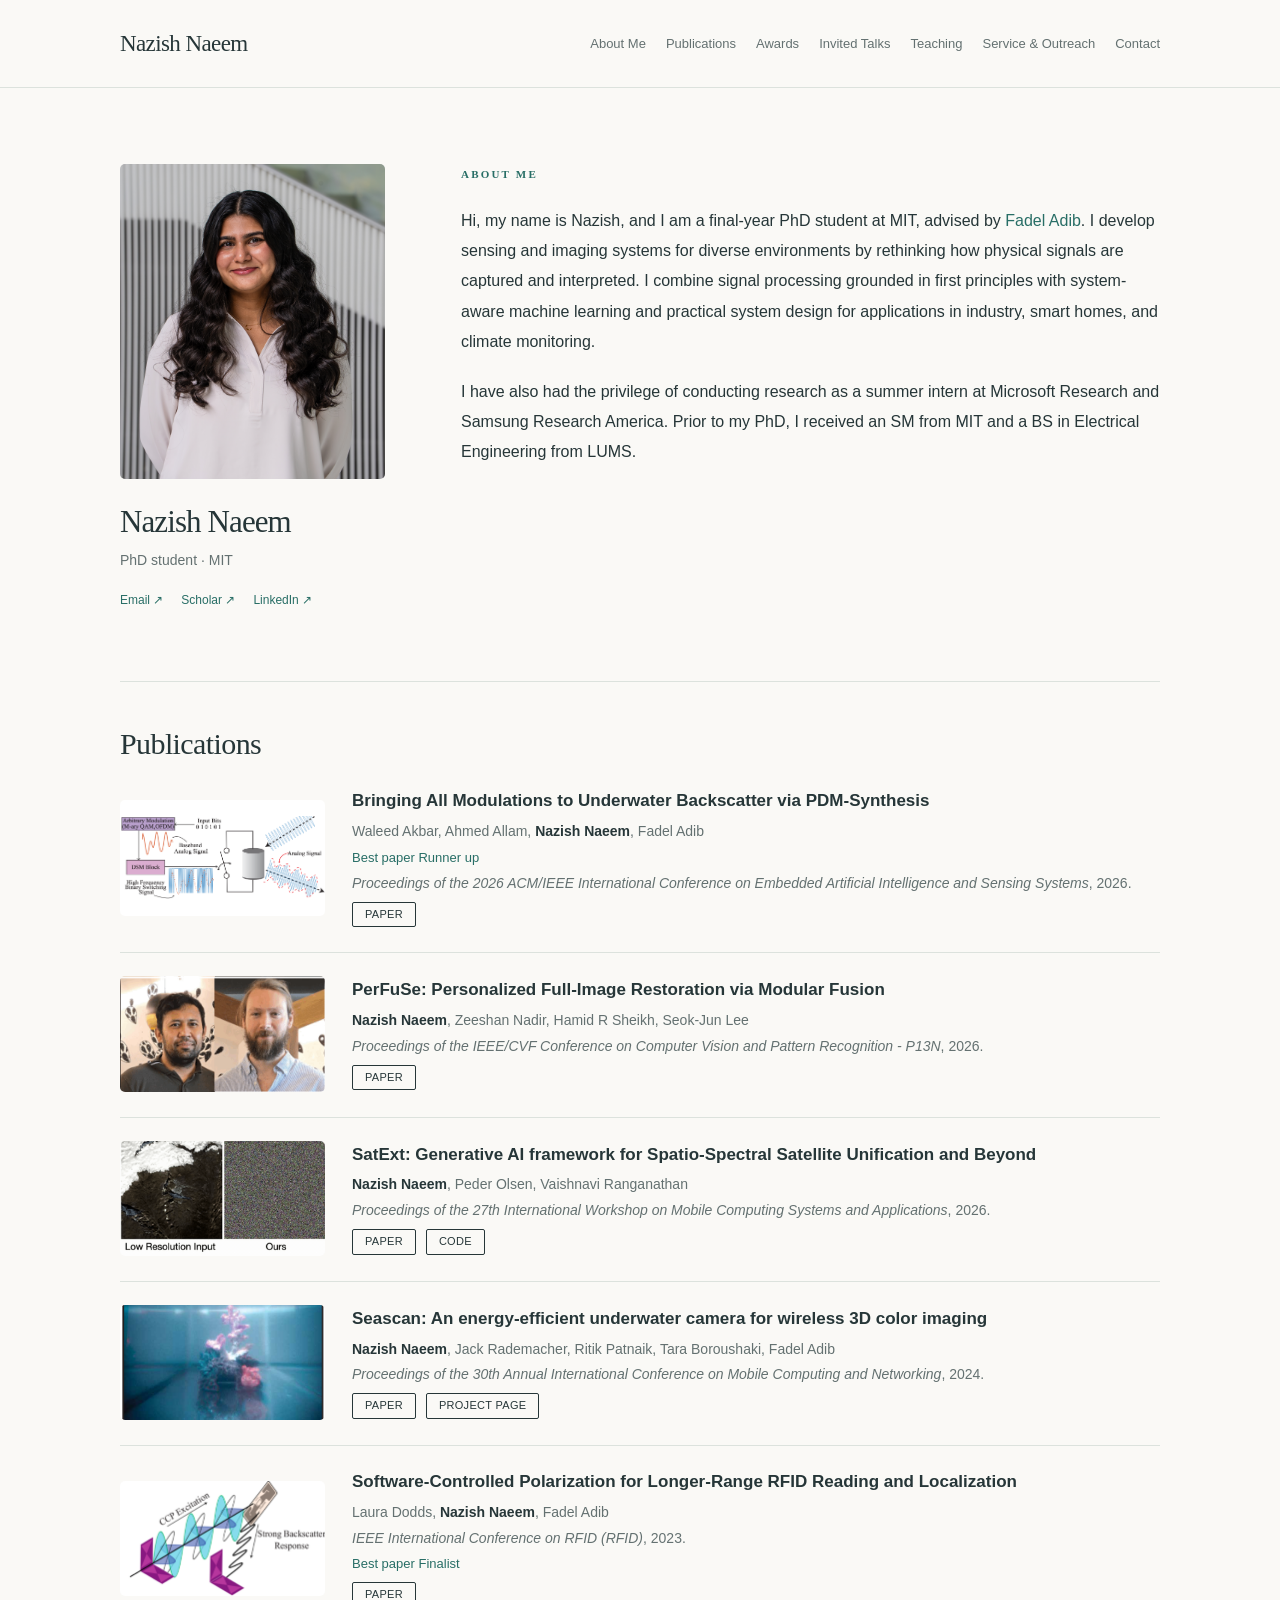
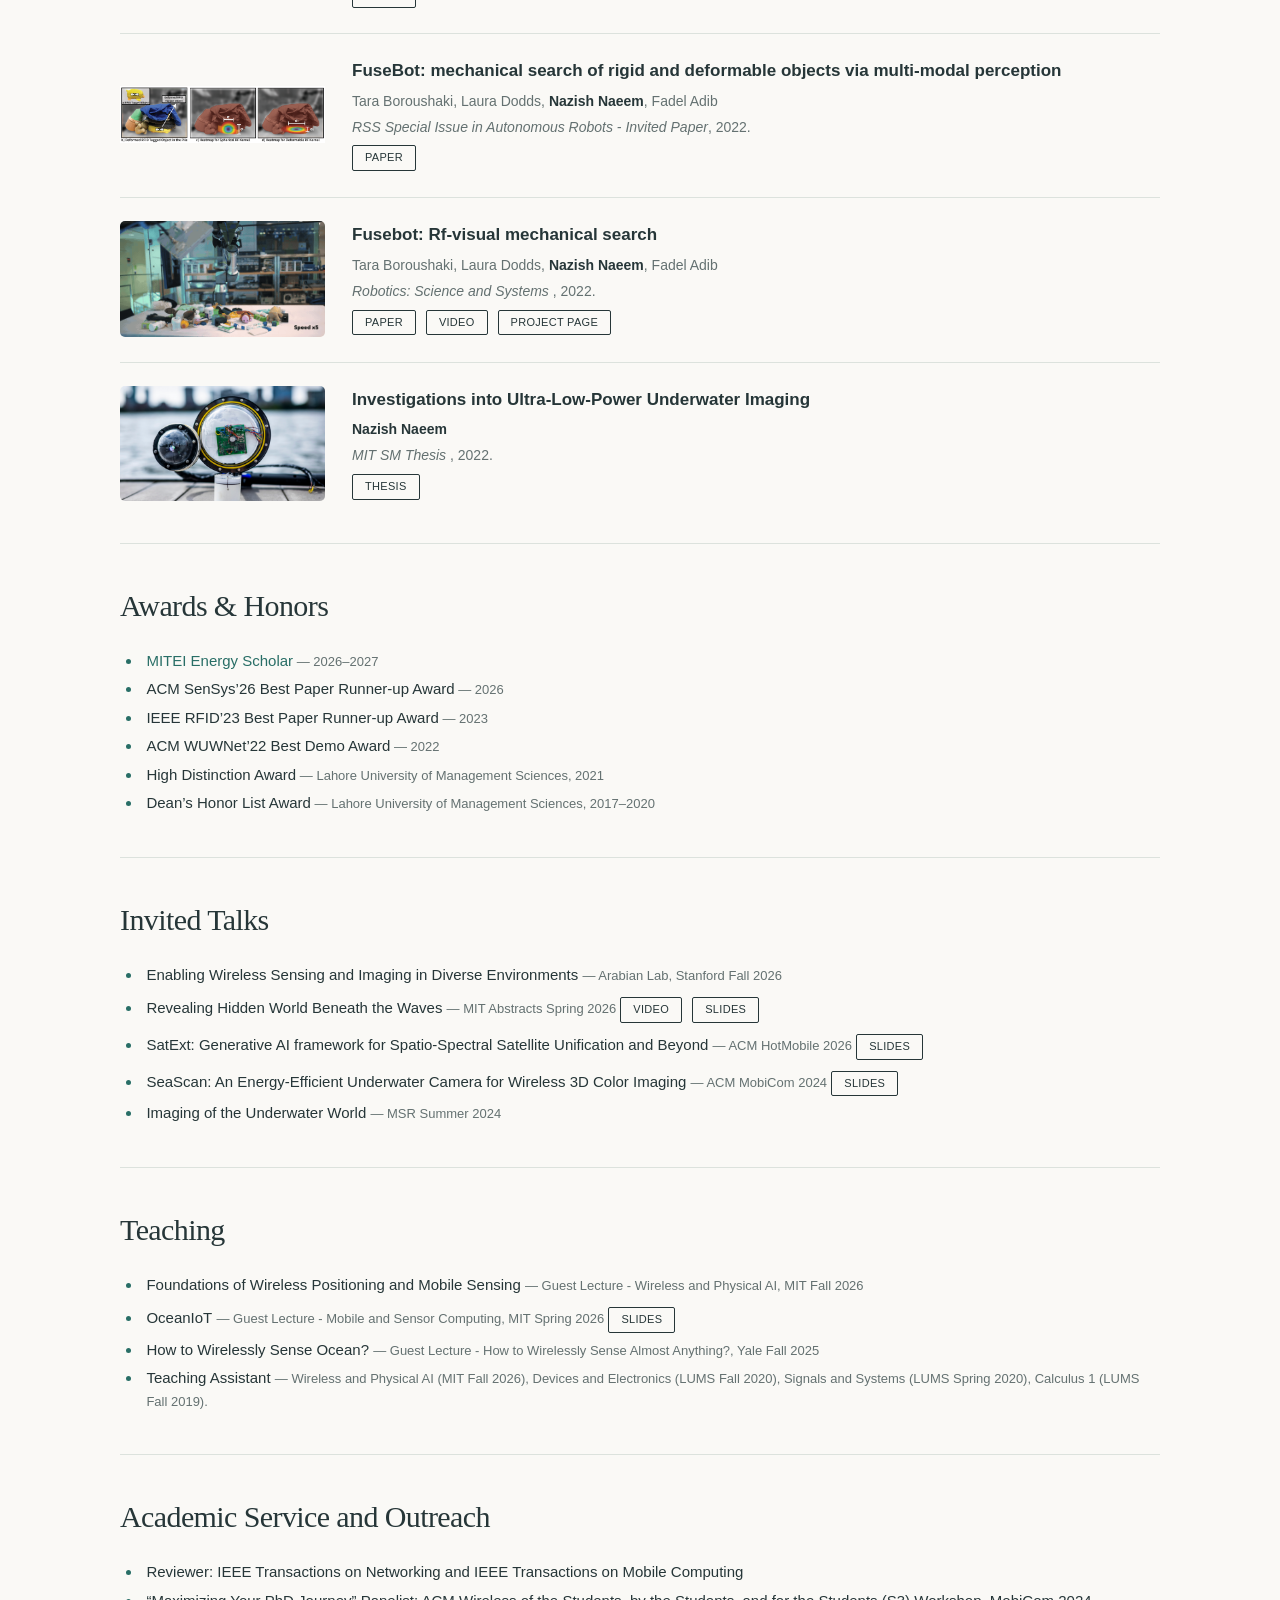
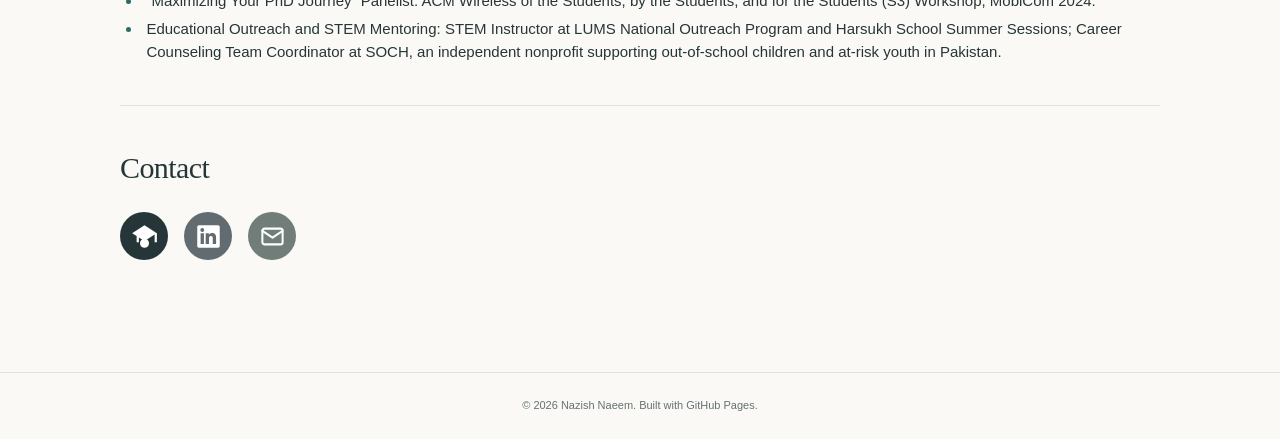
==== commit 486a7c1f: "Add slides for SeaScan, MIT Abstracts and SatExt talks" ====
--- a/index.html
+++ b/index.html
@@ -193,13 +193,13 @@
           <span>Enabling Wireless Sensing and Imaging in Diverse Environments</span> <em>Arabian Lab, Stanford Fall 2026</em>
         </li>
         <li>
-          <span>Revealing Hidden World Beneath the Waves</span> <em>MIT Abstracts Spring 2026</em> <a class="resource-link" href="https://www.youtube.com/watch?v=W9svJr7nHoY">Video</a>
-        </li>
-        <li>
-          <span>SatExt: Generative AI framework for Spatio-Spectral Satellite Unification and Beyond</span> <em>ACM HotMobile 2026</em>
-        </li>
-        <li>
-          <span>SeaScan: An Energy-Efficient Underwater Camera for Wireless 3D Color Imaging</span> <em>ACM MobiCom 2024</em>
+          <span>Revealing Hidden World Beneath the Waves</span> <em>MIT Abstracts Spring 2026</em> <a class="resource-link" href="https://www.youtube.com/watch?v=W9svJr7nHoY">Video</a> <a class="resource-link" href="assets/slides/Ocean-IoT-MIT-Abstracts.pdf">Slides</a>
+        </li>
+        <li>
+          <span>SatExt: Generative AI framework for Spatio-Spectral Satellite Unification and Beyond</span> <em>ACM HotMobile 2026</em> <a class="resource-link" href="assets/slides/SatExt-HotMobile.pdf">Slides</a>
+        </li>
+        <li>
+          <span>SeaScan: An Energy-Efficient Underwater Camera for Wireless 3D Color Imaging</span> <em>ACM MobiCom 2024</em> <a class="resource-link" href="assets/slides/SeaScan-MobiCom2024.pdf">Slides</a>
         </li>
         <li>
           <span>Imaging of the Underwater World</span> <em>MSR Summer 2024</em>
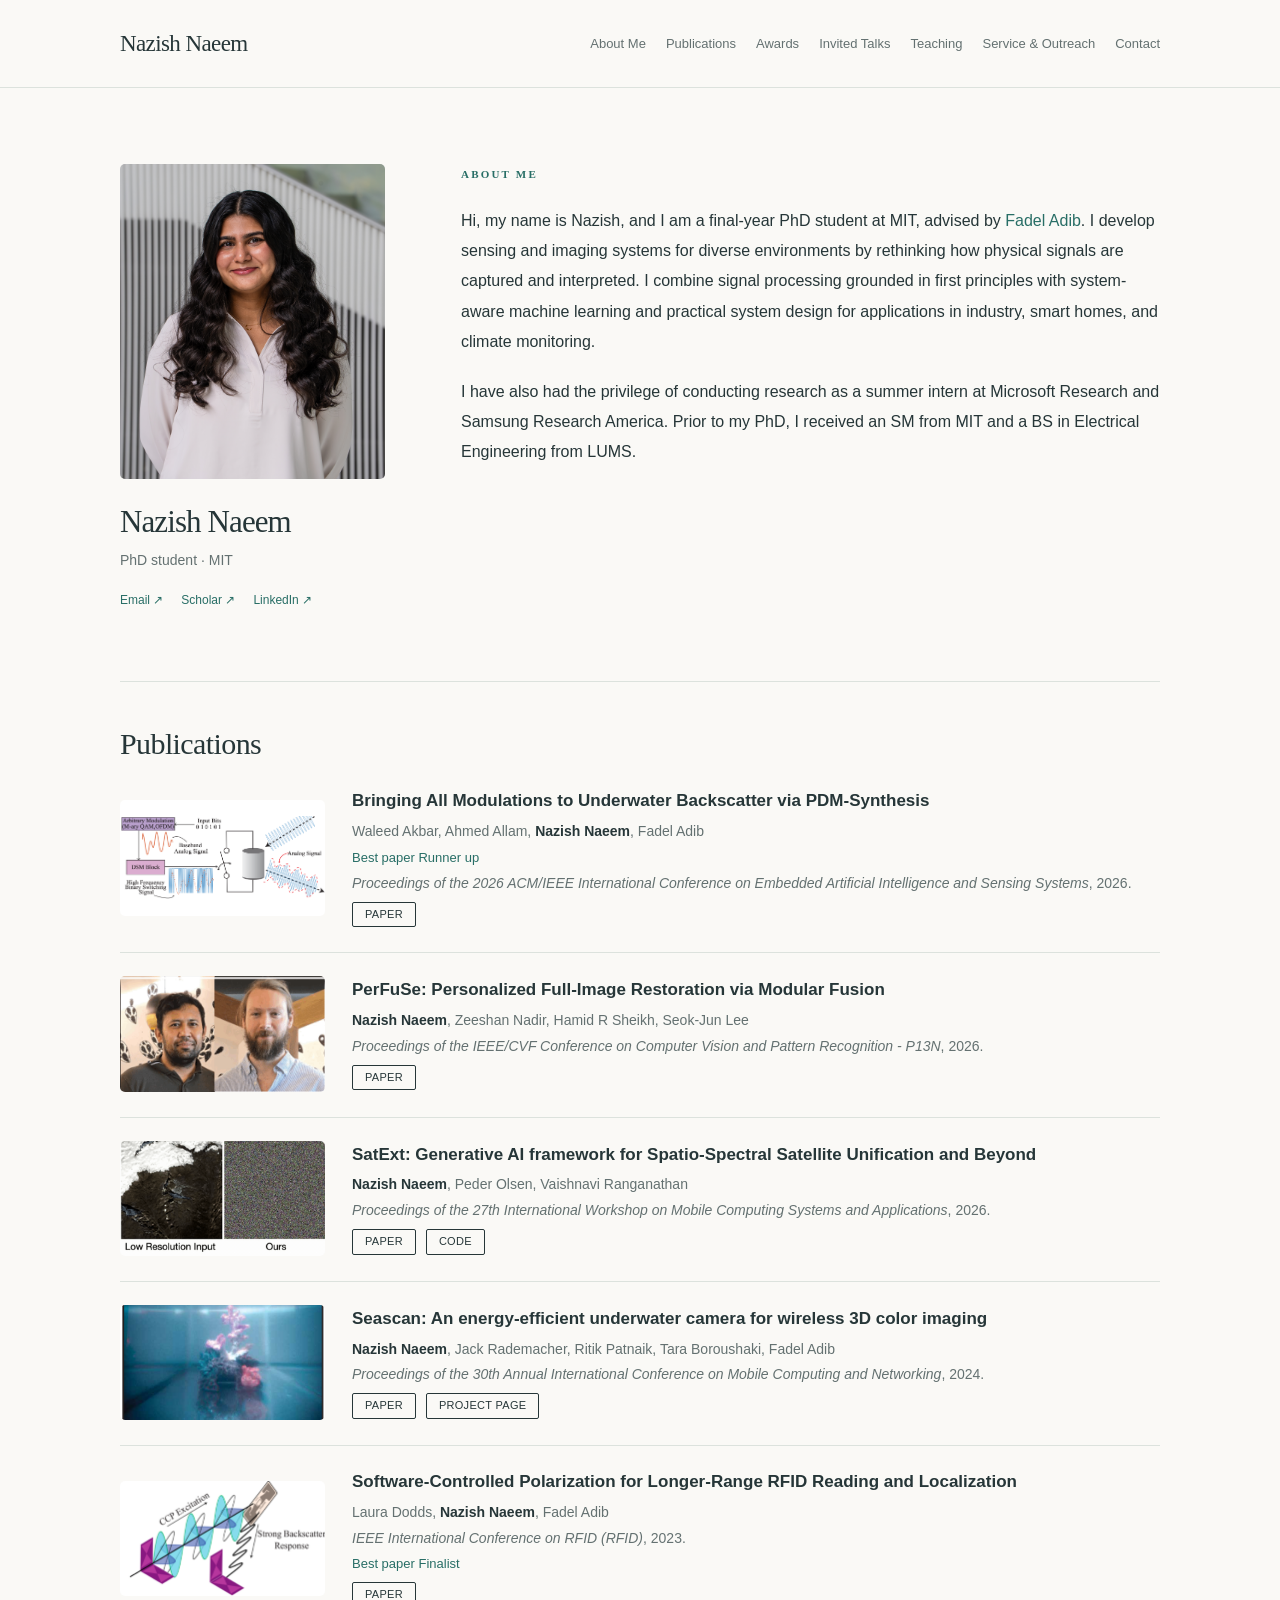
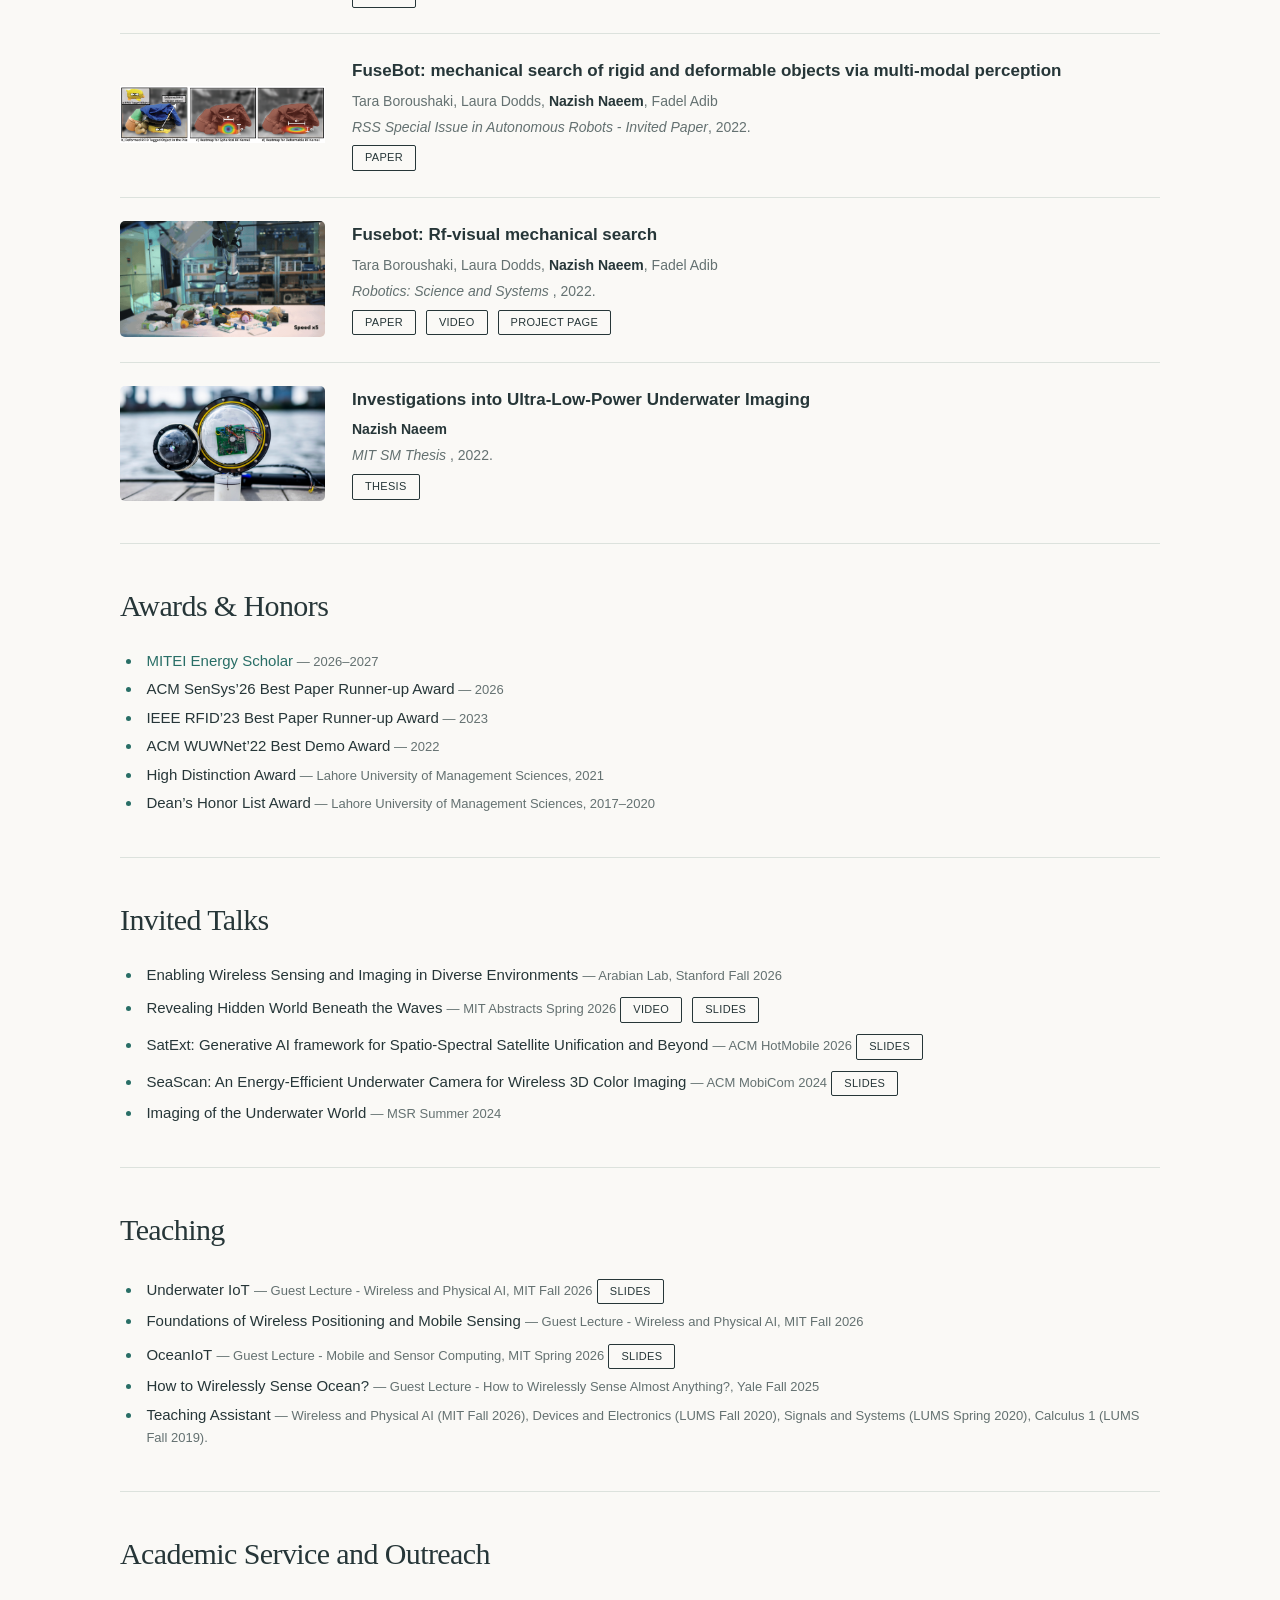
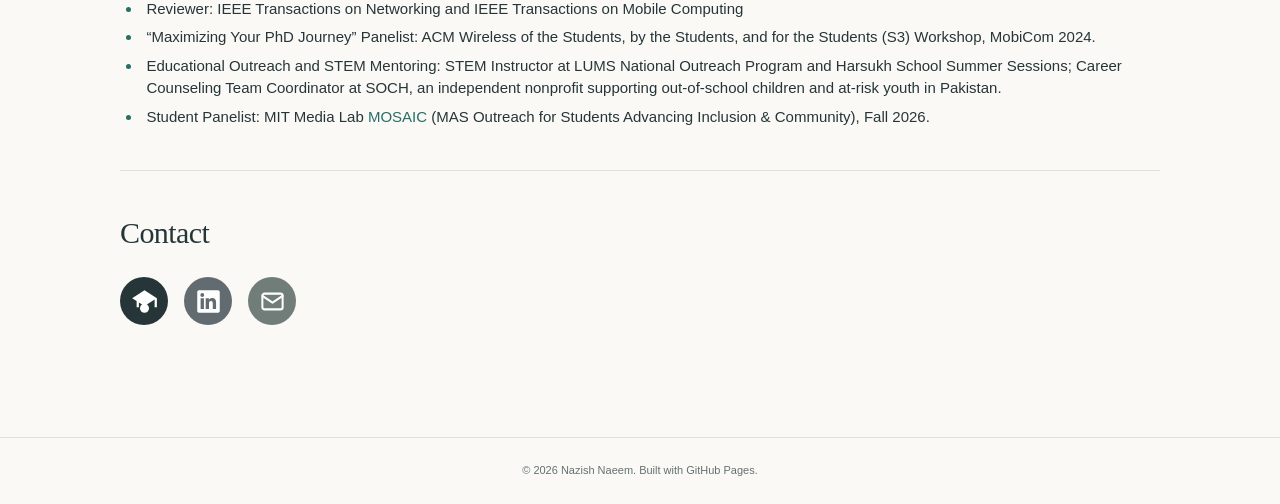
==== commit 5ebbebf6: "Add Underwater IoT teaching and MOSAIC panel service" ====
--- a/index.html
+++ b/index.html
@@ -5,7 +5,7 @@
   <meta name="viewport" content="width=device-width, initial-scale=1.0" />
   <meta name="description" content="Personal website for Nazish Naeem" />
   <title>Nazish Naeem</title>
-  <link rel="stylesheet" href="styles.css?v=a341b2cacf" />
+  <link rel="stylesheet" href="styles.css?v=57926a1cc5" />
   <link rel="shortcut icon" type="image/jpg" href="nazishnaeem.jpg">
 </head>
 <body>
@@ -211,6 +211,9 @@
       <div class="section-heading"><h2>Teaching</h2></div>
       <ul>
         <li>
+          <span>Underwater IoT</span> <em>Guest Lecture - Wireless and Physical AI, MIT Fall 2026</em> <a class="resource-link" href="https://drive.google.com/file/d/1g2jr2h42rgiYe4bVbmkd1skKUg8I9cZm/view">Slides</a>
+        </li>
+        <li>
           <span>Foundations of Wireless Positioning and Mobile Sensing</span> <em>Guest Lecture - Wireless and Physical AI, MIT Fall 2026</em>
         </li>
         <li>
@@ -231,6 +234,7 @@
         <li>Reviewer: IEEE Transactions on Networking and IEEE Transactions on Mobile Computing</li>
         <li>“Maximizing Your PhD Journey” Panelist: ACM Wireless of the Students, by the Students, and for the Students (S3) Workshop, MobiCom 2024.</li>
         <li>Educational Outreach and STEM Mentoring: STEM Instructor at LUMS National Outreach Program and Harsukh School Summer Sessions; Career Counseling Team Coordinator at SOCH, an independent nonprofit supporting out-of-school children and at-risk youth in Pakistan.</li>
+        <li>Student Panelist: MIT Media Lab <a href="https://www.media.mit.edu/events/media-lab-mosaic/">MOSAIC</a> (MAS Outreach for Students Advancing Inclusion &amp; Community), Fall 2026.</li>
       </ul>
     </section>
 
--- a/styles.css
+++ b/styles.css
@@ -143,10 +143,10 @@
   .nav-links a { display: flex; align-items: center; min-height: 44px; }
   main { padding: 0 20px 44px; }
   .intro { gap: 28px; padding: 28px 0 32px; }
-  .profile { display: grid; grid-template-columns: 112px minmax(0, 1fr); column-gap: 20px; align-items: start; }
-  .profile-photo { grid-column: 1; grid-row: 1 / 4; width: 112px; }
-  .profile-photo img { height: 140px; }
-  .profile h1 { grid-column: 2; margin: 8px 0 4px; font-size: 28px; letter-spacing: -.6px; }
+  .profile { display: block; }
+  .profile-photo { width: min(240px, 100%); }
+  .profile-photo img { height: auto; aspect-ratio: 265 / 315; object-fit: cover; }
+  .profile h1 { margin: 20px 0 4px; font-size: 28px; letter-spacing: -.6px; }
   .affiliation { grid-column: 2; font-size: 14px; }
   .profile-links { grid-column: 1 / -1; gap: 24px; margin-top: 12px; font-size: 14px; flex-wrap: wrap; }
   .profile-links a { display: inline-flex; align-items: center; min-height: 44px; }
@@ -163,9 +163,6 @@
   #contact p { font-size: 15px; overflow-wrap: anywhere; line-height: 2.5; }
 }
 @media (max-width: 360px) {
-  .profile { grid-template-columns: 96px minmax(0, 1fr); column-gap: 16px; }
-  .profile-photo { width: 96px; }
-  .profile-photo img { height: 124px; }
   .profile h1 { font-size: 25px; }
 }
 
@@ -178,6 +175,7 @@
 /* Outlined resource links for publications, talks, and lectures. */
 a.resource-link, .pub-entry a.resource-link {
   display: inline-block;
+  min-height: 0;
   border: 1px solid var(--text);
   border-radius: 2px;
   padding: 3px 12px;
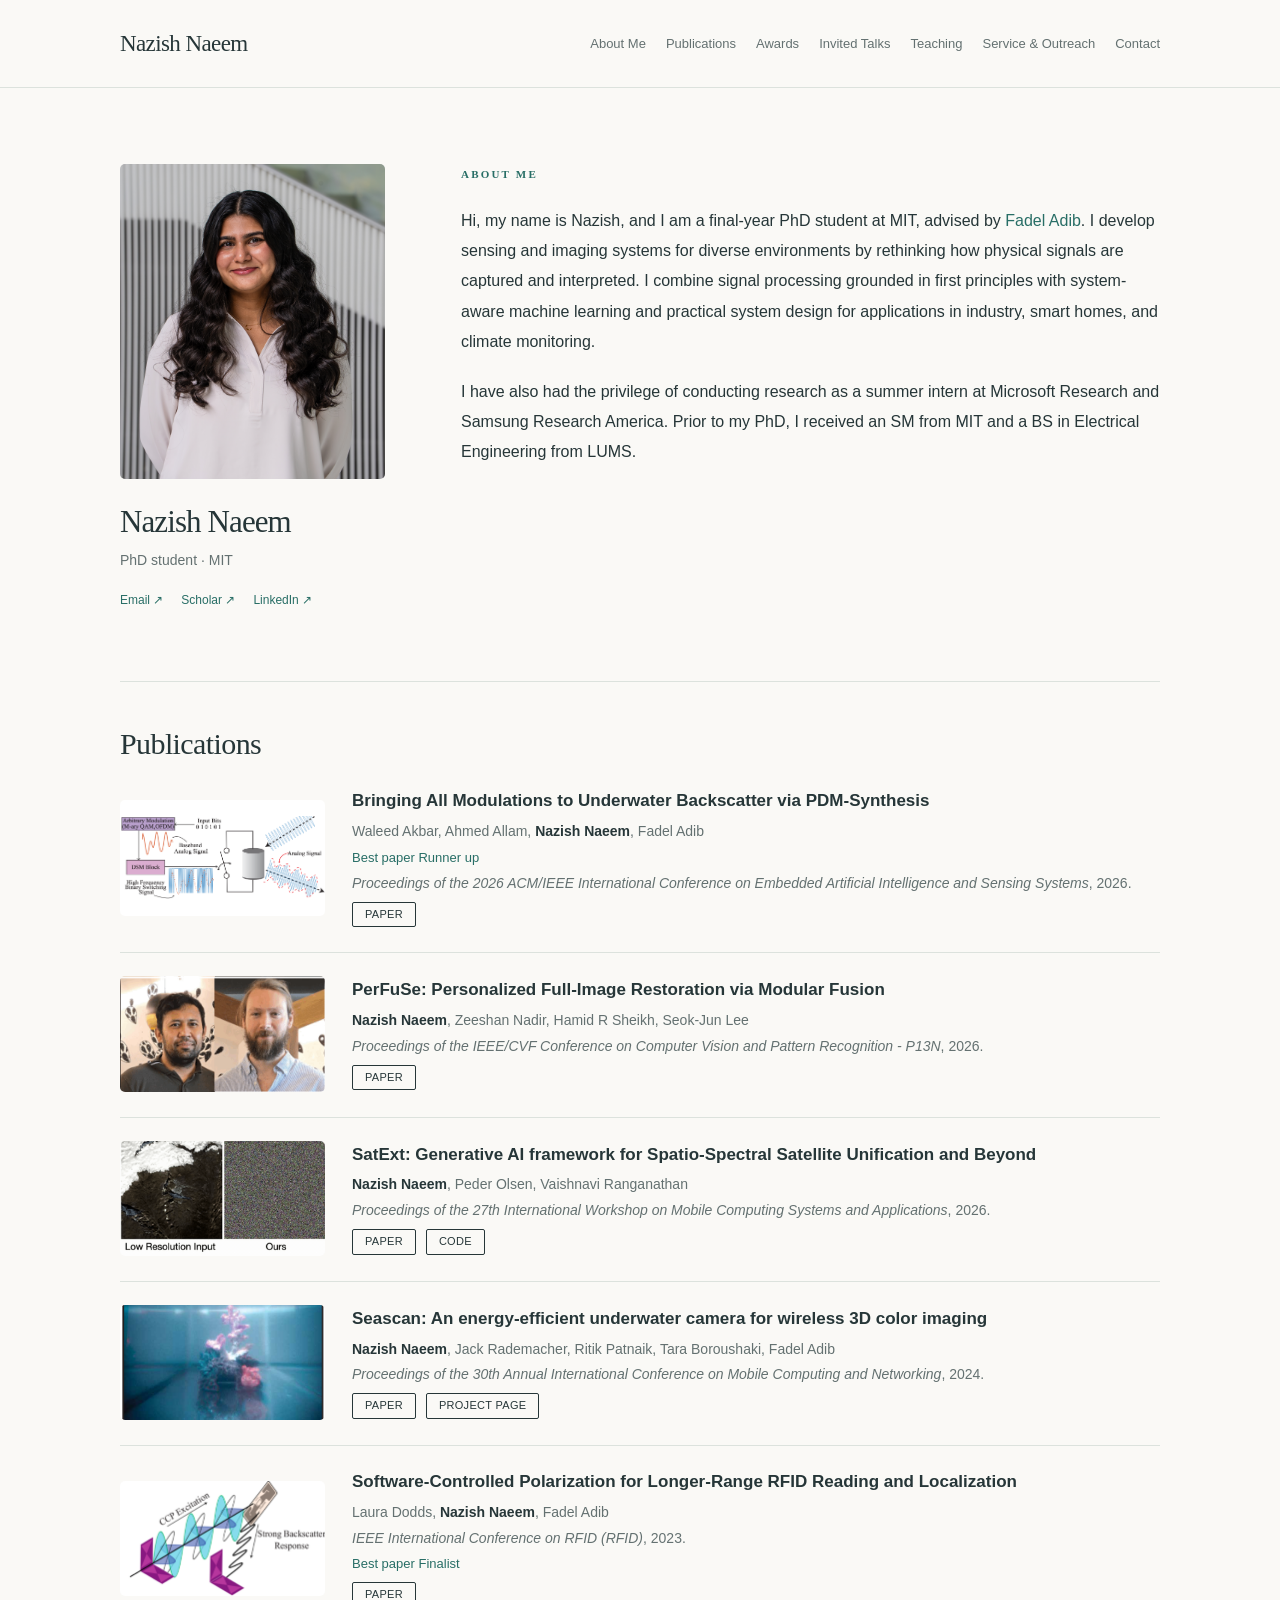
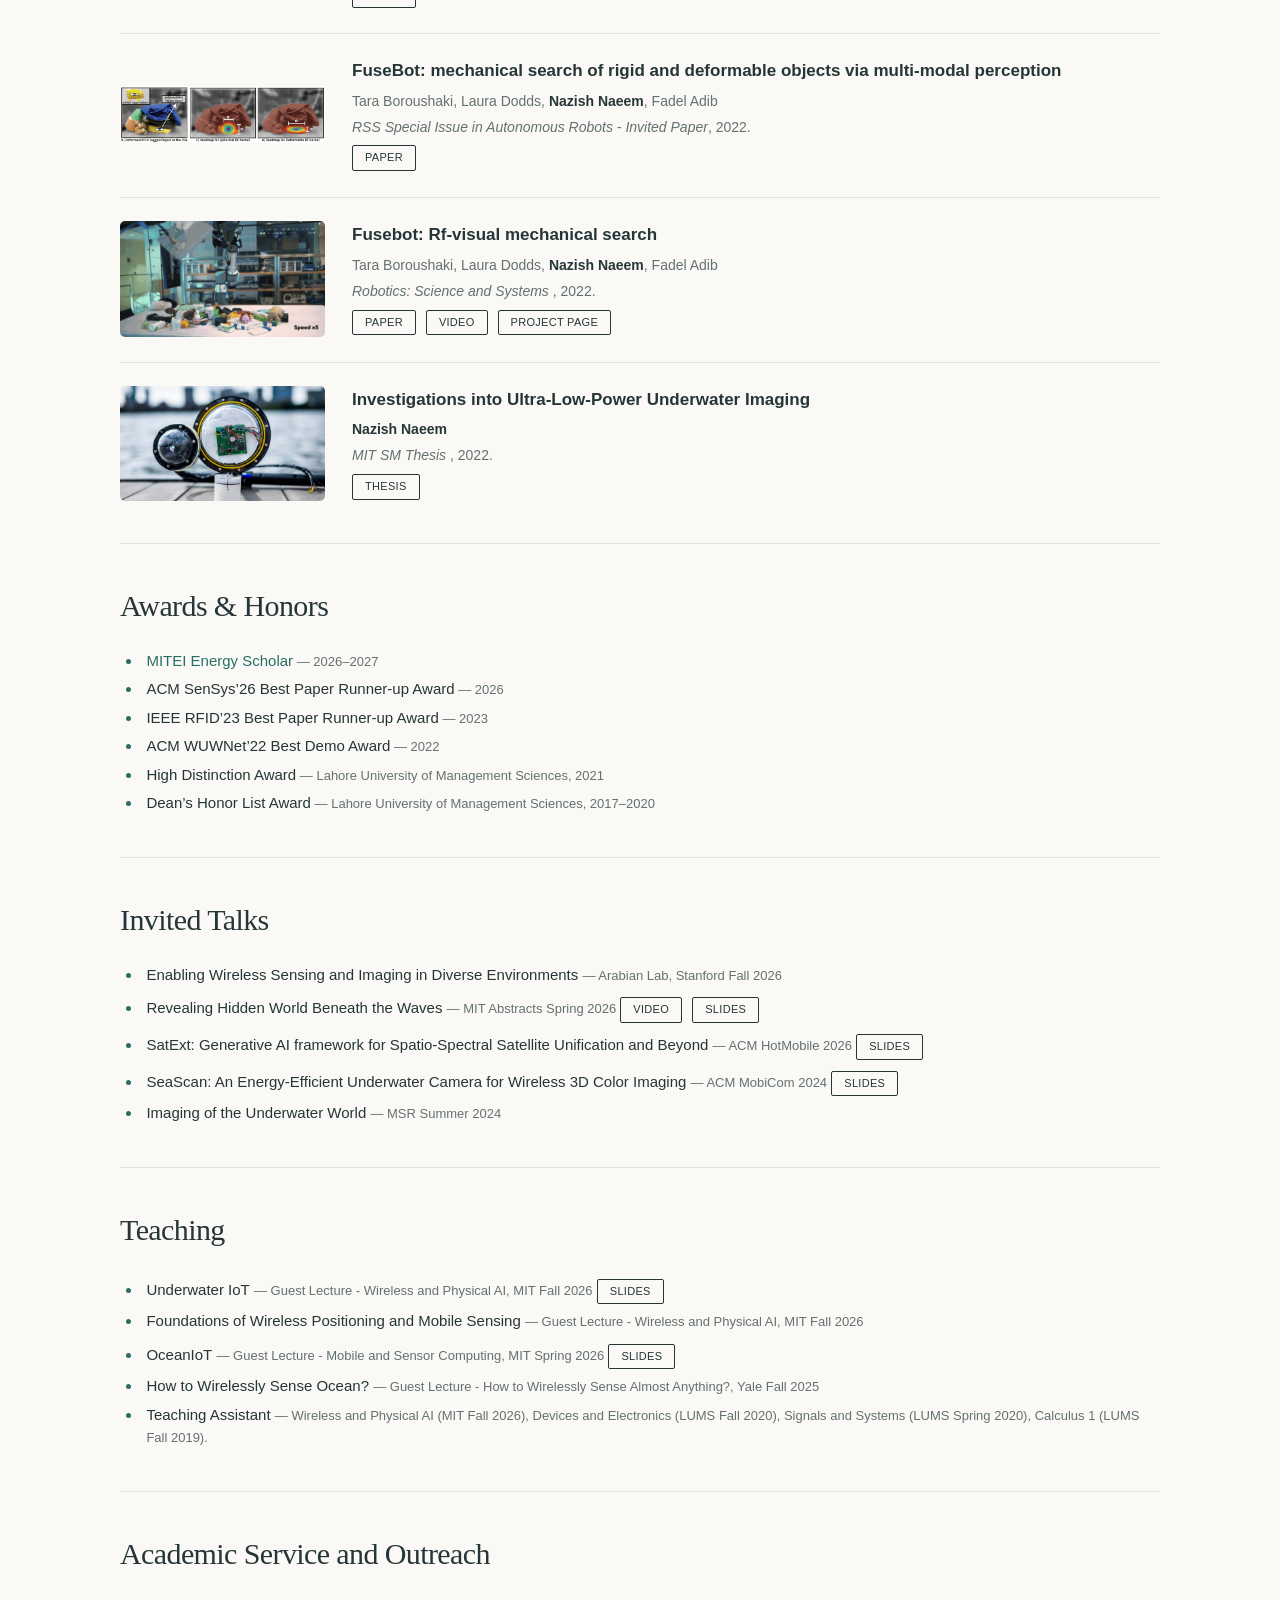
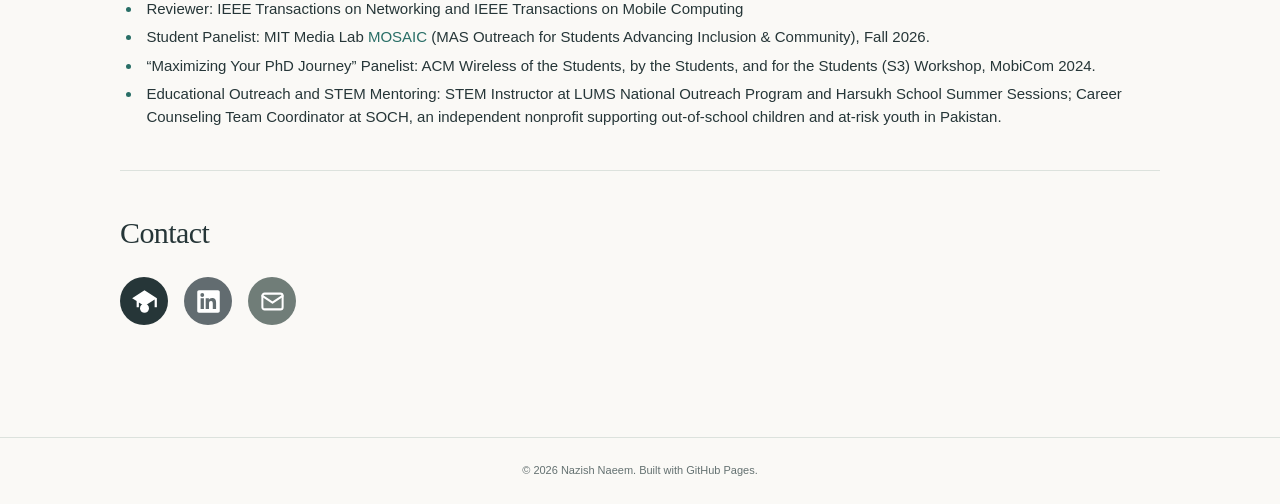
==== commit 926cc4e5: "Move MOSAIC panel service to second bullet" ====
--- a/index.html
+++ b/index.html
@@ -232,9 +232,9 @@
       <div class="section-heading"><h2>Academic Service and Outreach</h2></div>
       <ul>
         <li>Reviewer: IEEE Transactions on Networking and IEEE Transactions on Mobile Computing</li>
+        <li>Student Panelist: MIT Media Lab <a href="https://www.media.mit.edu/events/media-lab-mosaic/">MOSAIC</a> (MAS Outreach for Students Advancing Inclusion &amp; Community), Fall 2026.</li>
         <li>“Maximizing Your PhD Journey” Panelist: ACM Wireless of the Students, by the Students, and for the Students (S3) Workshop, MobiCom 2024.</li>
         <li>Educational Outreach and STEM Mentoring: STEM Instructor at LUMS National Outreach Program and Harsukh School Summer Sessions; Career Counseling Team Coordinator at SOCH, an independent nonprofit supporting out-of-school children and at-risk youth in Pakistan.</li>
-        <li>Student Panelist: MIT Media Lab <a href="https://www.media.mit.edu/events/media-lab-mosaic/">MOSAIC</a> (MAS Outreach for Students Advancing Inclusion &amp; Community), Fall 2026.</li>
       </ul>
     </section>
 
